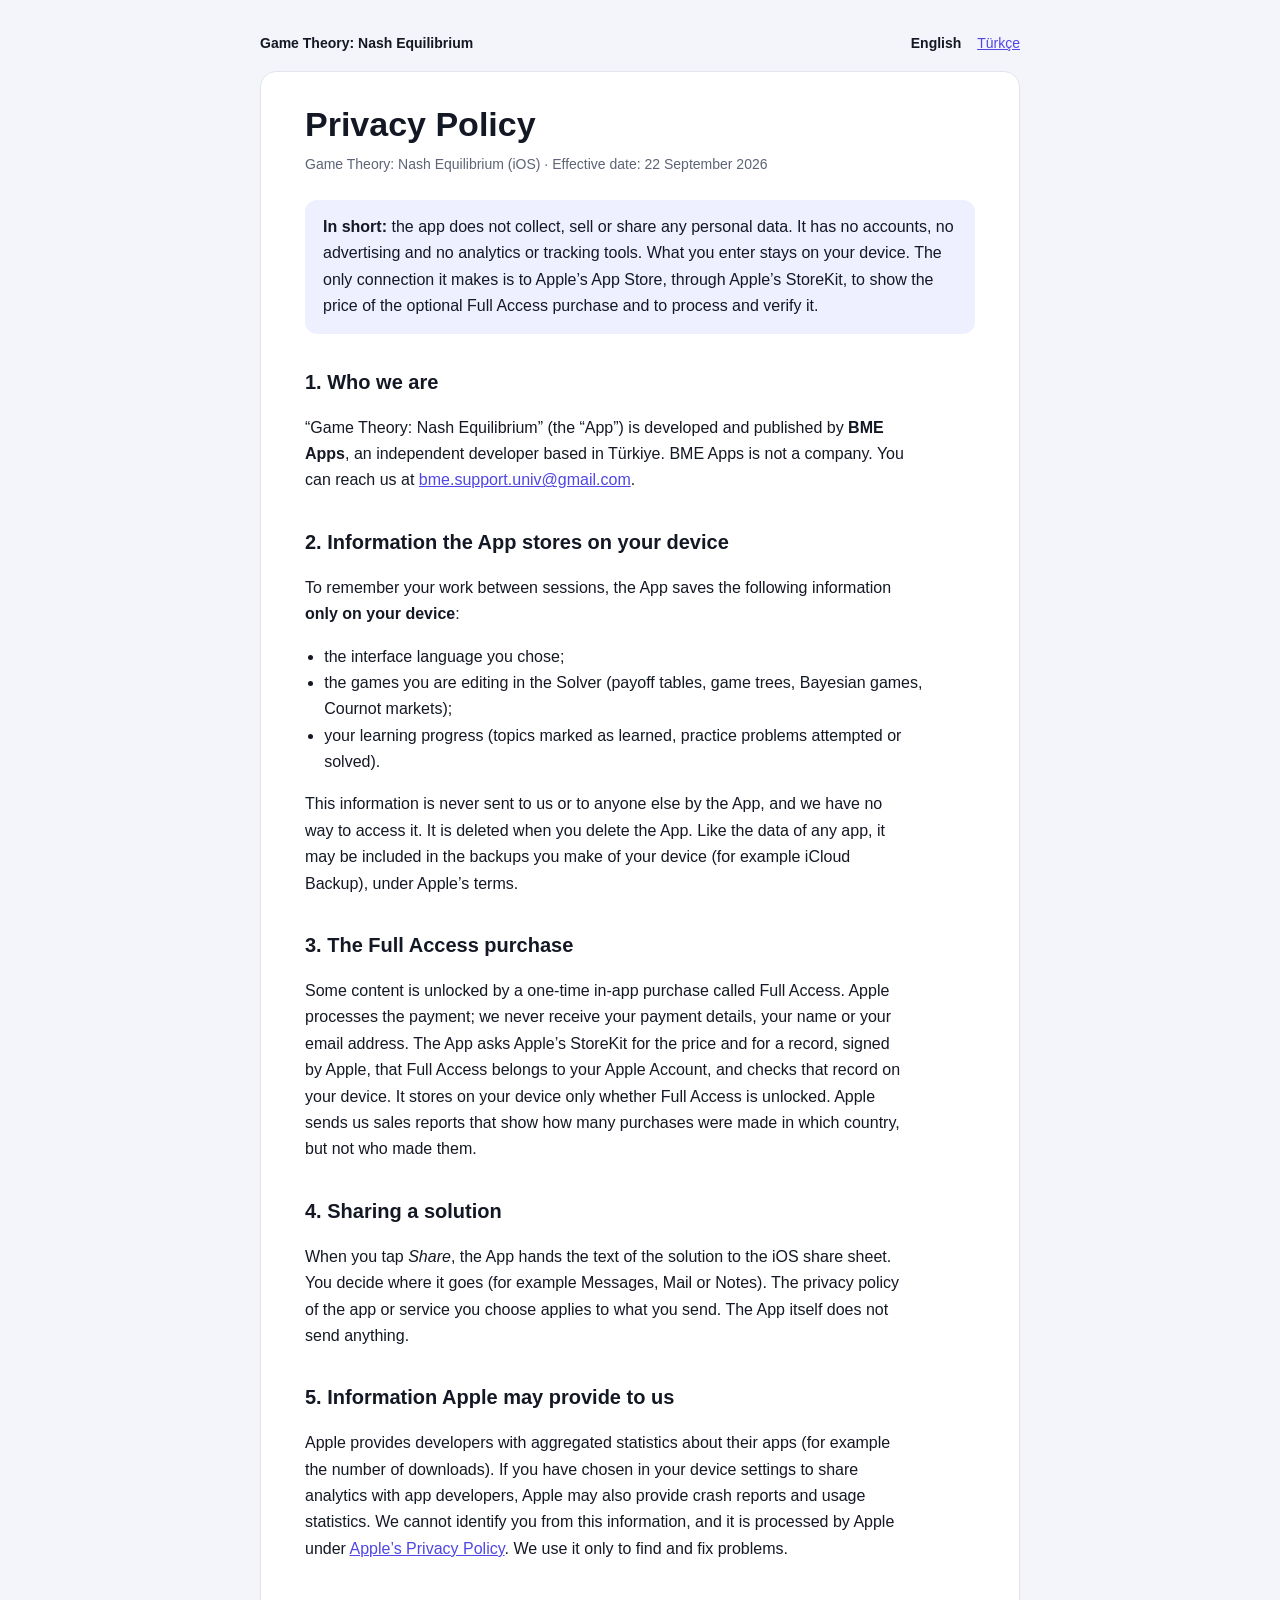
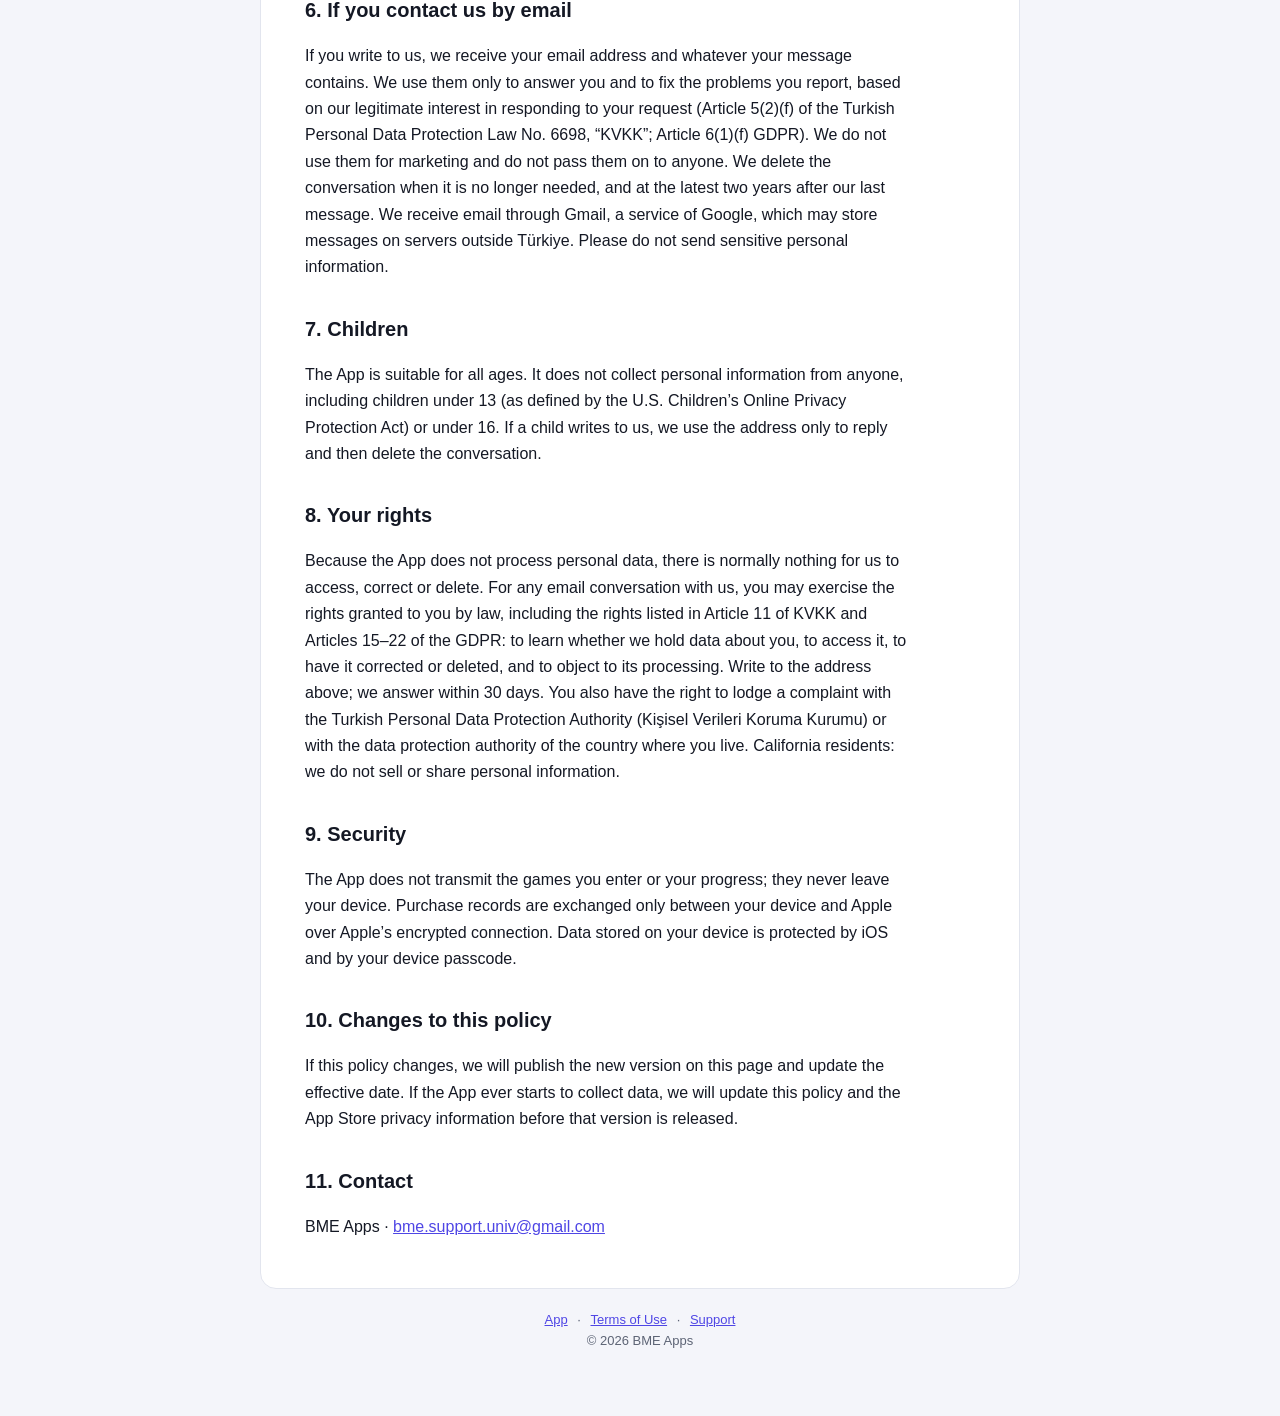
==== game-theory/privacy/index.html @ a678e671 "Game Theory: describe the Full Access in-app purchase (privacy, terms, support) Co-Authored-By: Clau" ====
<!doctype html>
<html lang="en">
<head>
<meta charset="utf-8">
<meta name="viewport" content="width=device-width, initial-scale=1">
<title>Privacy Policy — Game Theory: Nash Equilibrium</title>
<meta name="description" content="Privacy policy of the iOS app Game Theory: Nash Equilibrium by BME Apps. The app collects no personal data.">
<link rel="stylesheet" href="../../style.css">
</head>
<body>
<header class="top">
  <a class="brand" href="../">Game Theory: Nash Equilibrium</a>
  <nav class="lang"><strong>English</strong> <a href="tr/" hreflang="tr">Türkçe</a></nav>
</header>
<main>
<h1>Privacy Policy</h1>
<p class="meta">Game Theory: Nash Equilibrium (iOS) · Effective date: 22 September 2026</p>

<div class="summary">
<strong>In short:</strong> the app does not collect, sell or share any personal data. It has no accounts, no
advertising and no analytics or tracking tools. What you enter stays on your device. The only connection it
makes is to Apple’s App Store, through Apple’s StoreKit, to show the price of the optional Full Access purchase
and to process and verify it.
</div>

<h2>1. Who we are</h2>
<p>“Game Theory: Nash Equilibrium” (the “App”) is developed and published by <strong>BME Apps</strong>, an
independent developer based in Türkiye. BME Apps is not a company. You can reach us at
<a href="mailto:bme.support.univ@gmail.com">bme.support.univ@gmail.com</a>.</p>

<h2>2. Information the App stores on your device</h2>
<p>To remember your work between sessions, the App saves the following information <strong>only on your
device</strong>:</p>
<ul>
  <li>the interface language you chose;</li>
  <li>the games you are editing in the Solver (payoff tables, game trees, Bayesian games, Cournot markets);</li>
  <li>your learning progress (topics marked as learned, practice problems attempted or solved).</li>
</ul>
<p>This information is never sent to us or to anyone else by the App, and we have no way to access it. It is
deleted when you delete the App. Like the data of any app, it may be included in the backups you make of your
device (for example iCloud Backup), under Apple’s terms.</p>

<h2>3. The Full Access purchase</h2>
<p>Some content is unlocked by a one-time in-app purchase called Full Access. Apple processes the payment; we
never receive your payment details, your name or your email address. The App asks Apple’s StoreKit for the
price and for a record, signed by Apple, that Full Access belongs to your Apple Account, and checks that record
on your device. It stores on your device only whether Full Access is unlocked. Apple sends us sales reports
that show how many purchases were made in which country, but not who made them.</p>

<h2>4. Sharing a solution</h2>
<p>When you tap <em>Share</em>, the App hands the text of the solution to the iOS share sheet. You decide where
it goes (for example Messages, Mail or Notes). The privacy policy of the app or service you choose applies to
what you send. The App itself does not send anything.</p>

<h2>5. Information Apple may provide to us</h2>
<p>Apple provides developers with aggregated statistics about their apps (for example the number of downloads).
If you have chosen in your device settings to share analytics with app developers, Apple may also provide
crash reports and usage statistics. We cannot identify you from this information, and it is processed by Apple
under <a href="https://www.apple.com/legal/privacy/">Apple’s Privacy Policy</a>. We use it only to find and fix
problems.</p>

<h2>6. If you contact us by email</h2>
<p>If you write to us, we receive your email address and whatever your message contains. We use them only to
answer you and to fix the problems you report, based on our legitimate interest in responding to your request
(Article 5(2)(f) of the Turkish Personal Data Protection Law No. 6698, “KVKK”; Article 6(1)(f) GDPR). We do
not use them for marketing and do not pass them on to anyone. We delete the conversation when it is no longer
needed, and at the latest two years after our last message. We receive email through Gmail, a service of
Google, which may store messages on servers outside Türkiye. Please do not send sensitive personal
information.</p>

<h2>7. Children</h2>
<p>The App is suitable for all ages. It does not collect personal information from anyone, including children
under 13 (as defined by the U.S. Children’s Online Privacy Protection Act) or under 16. If a child writes to us,
we use the address only to reply and then delete the conversation.</p>

<h2>8. Your rights</h2>
<p>Because the App does not process personal data, there is normally nothing for us to access, correct or
delete. For any email conversation with us, you may exercise the rights granted to you by law, including the
rights listed in Article 11 of KVKK and Articles 15–22 of the GDPR: to learn whether we hold data about you, to
access it, to have it corrected or deleted, and to object to its processing. Write to the address above; we
answer within 30 days. You also have the right to lodge a complaint with the Turkish Personal Data Protection
Authority (Kişisel Verileri Koruma Kurumu) or with the data protection authority of the country where you live.
California residents: we do not sell or share personal information.</p>

<h2>9. Security</h2>
<p>The App does not transmit the games you enter or your progress; they never leave your device. Purchase
records are exchanged only between your device and Apple over Apple’s encrypted connection. Data stored on your
device is protected by iOS and by your device passcode.</p>

<h2>10. Changes to this policy</h2>
<p>If this policy changes, we will publish the new version on this page and update the effective date. If the
App ever starts to collect data, we will update this policy and the App Store privacy information before that
version is released.</p>

<h2>11. Contact</h2>
<p>BME Apps · <a href="mailto:bme.support.univ@gmail.com">bme.support.univ@gmail.com</a></p>
</main>
<footer>
  <a href="../">App</a> · <a href="../terms/">Terms of Use</a> · <a href="../support/">Support</a>
  <br>© 2026 BME Apps
</footer>
</body>
</html>
---- style.css ----
:root {
  --bg: #f4f5fa;
  --card: #ffffff;
  --text: #141824;
  --muted: #5d6475;
  --line: #e2e5ee;
  --accent: #4f46e5;
  --accent-soft: #eef0ff;
  color-scheme: light dark;
}
@media (prefers-color-scheme: dark) {
  :root {
    --bg: #0c0f16;
    --card: #161b25;
    --text: #e8eaf0;
    --muted: #9aa2b4;
    --line: #2a3242;
    --accent: #8b8cf8;
    --accent-soft: #23264a;
  }
}
* { box-sizing: border-box; }
body {
  margin: 0;
  background: var(--bg);
  color: var(--text);
  font: 16px/1.65 -apple-system, BlinkMacSystemFont, "Segoe UI", Roboto, "Helvetica Neue", Arial, sans-serif;
  padding: 32px 16px 64px;
}
main { max-width: 760px; margin: 0 auto; background: var(--card); border: 1px solid var(--line); border-radius: 16px; padding: 32px clamp(18px, 5vw, 44px); }
header.top { max-width: 760px; margin: 0 auto 16px; display: flex; justify-content: space-between; align-items: center; gap: 12px; flex-wrap: wrap; font-size: 14px; }
header.top a.brand { font-weight: 700; color: var(--text); text-decoration: none; }
nav.lang a, nav.pages a { margin-left: 12px; }
a { color: var(--accent); }
h1 { font-size: clamp(26px, 5vw, 34px); line-height: 1.2; margin: 0 0 8px; }
h2 { font-size: 20px; margin: 32px 0 8px; }
h3 { font-size: 17px; margin: 20px 0 6px; }
p, li { max-width: 68ch; }
.meta { color: var(--muted); font-size: 14px; margin: 0 0 24px; }
.summary { background: var(--accent-soft); border-radius: 12px; padding: 14px 18px; margin: 20px 0; }
ul { padding-left: 1.2em; }
footer { max-width: 760px; margin: 20px auto 0; color: var(--muted); font-size: 13px; text-align: center; }
footer a { margin: 0 6px; }
.apps { display: grid; gap: 12px; }
.app { border: 1px solid var(--line); border-radius: 12px; padding: 16px; }
code { font-family: ui-monospace, SFMono-Regular, Menlo, monospace; font-size: 0.92em; }
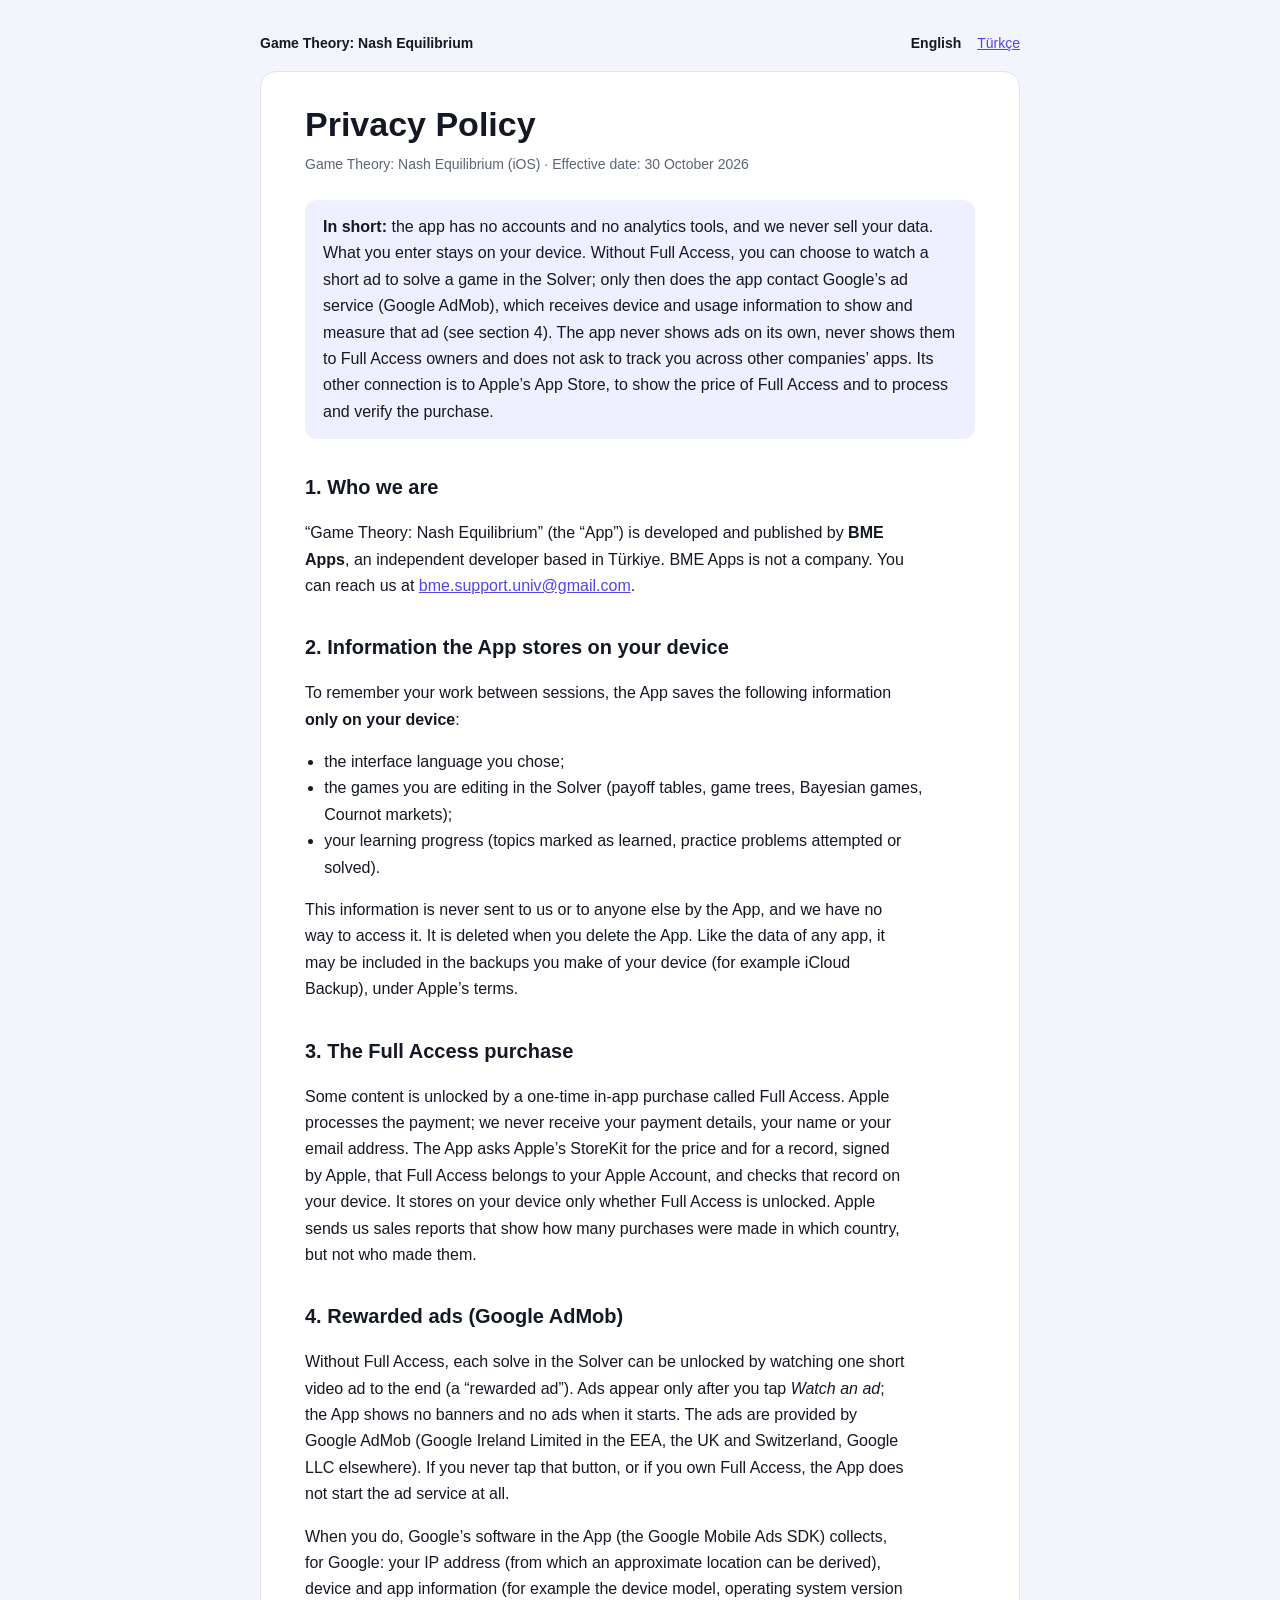
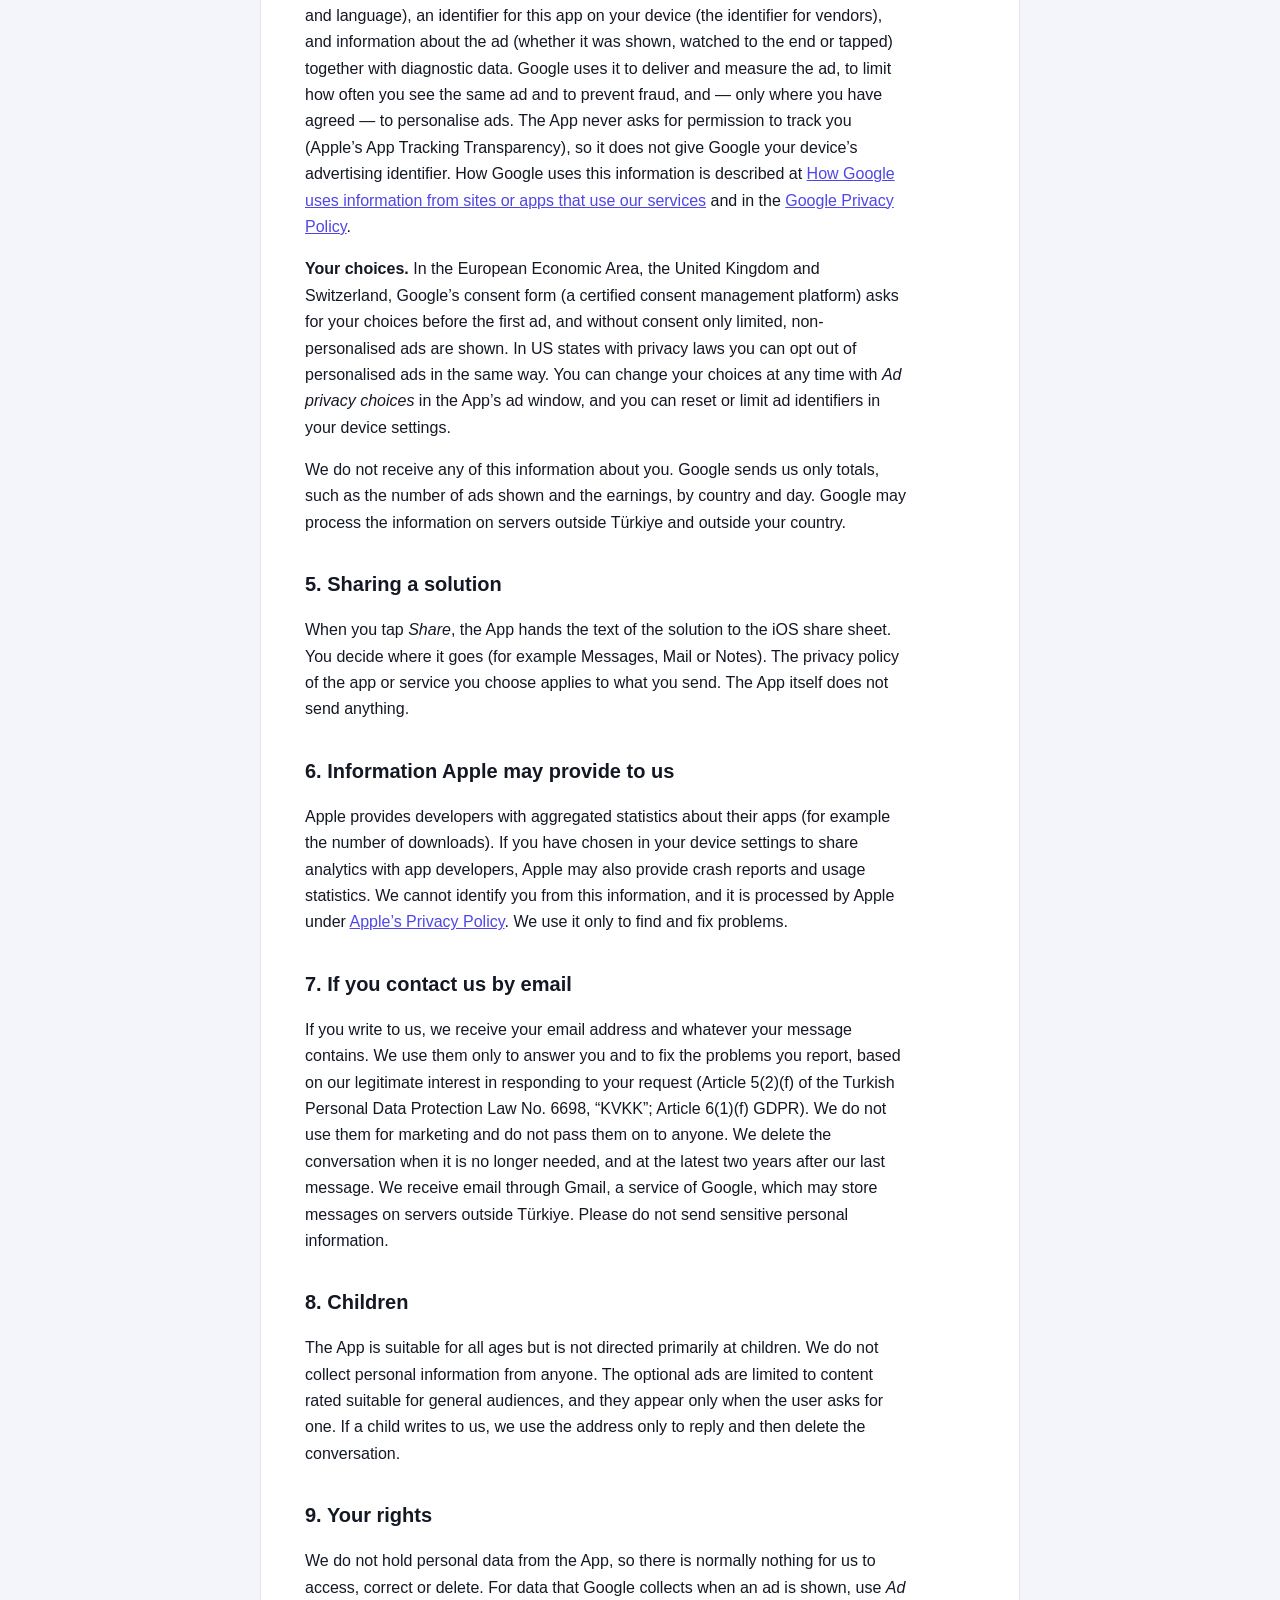
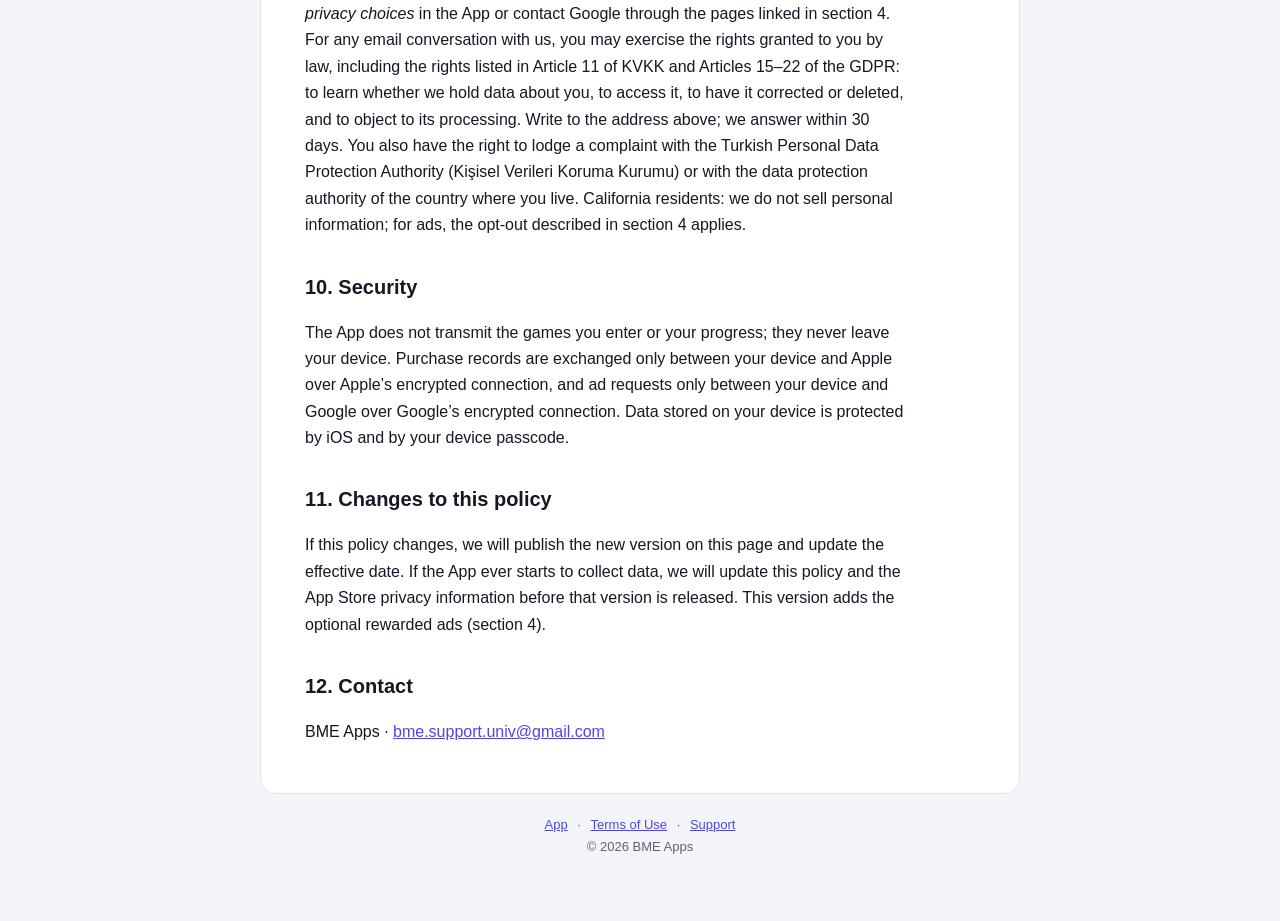
==== commit 93b07b5b: "Game Theory 1.2: describe the optional rewarded ads (privacy EN/TR, app page) Co-Authored-By: Claude" ====
--- a/game-theory/privacy/index.html
+++ b/game-theory/privacy/index.html
@@ -4,7 +4,7 @@
 <meta charset="utf-8">
 <meta name="viewport" content="width=device-width, initial-scale=1">
 <title>Privacy Policy — Game Theory: Nash Equilibrium</title>
-<meta name="description" content="Privacy policy of the iOS app Game Theory: Nash Equilibrium by BME Apps. The app collects no personal data.">
+<meta name="description" content="Privacy policy of the iOS app Game Theory: Nash Equilibrium by BME Apps: what stays on your device, the Full Access purchase and the optional rewarded ads.">
 <link rel="stylesheet" href="../../style.css">
 </head>
 <body>
@@ -14,13 +14,15 @@
 </header>
 <main>
 <h1>Privacy Policy</h1>
-<p class="meta">Game Theory: Nash Equilibrium (iOS) · Effective date: 22 September 2026</p>
+<p class="meta">Game Theory: Nash Equilibrium (iOS) · Effective date: 30 October 2026</p>
 
 <div class="summary">
-<strong>In short:</strong> the app does not collect, sell or share any personal data. It has no accounts, no
-advertising and no analytics or tracking tools. What you enter stays on your device. The only connection it
-makes is to Apple’s App Store, through Apple’s StoreKit, to show the price of the optional Full Access purchase
-and to process and verify it.
+<strong>In short:</strong> the app has no accounts and no analytics tools, and we never sell your data. What
+you enter stays on your device. Without Full Access, you can choose to watch a short ad to solve a game in the
+Solver; only then does the app contact Google’s ad service (Google AdMob), which receives device and usage
+information to show and measure that ad (see section 4). The app never shows ads on its own, never shows them to
+Full Access owners and does not ask to track you across other companies’ apps. Its other connection is to
+Apple’s App Store, to show the price of Full Access and to process and verify the purchase.
 </div>
 
 <h2>1. Who we are</h2>
@@ -47,19 +49,44 @@
 on your device. It stores on your device only whether Full Access is unlocked. Apple sends us sales reports
 that show how many purchases were made in which country, but not who made them.</p>
 
-<h2>4. Sharing a solution</h2>
+<h2>4. Rewarded ads (Google AdMob)</h2>
+<p>Without Full Access, each solve in the Solver can be unlocked by watching one short video ad to the end
+(a “rewarded ad”). Ads appear only after you tap <em>Watch an ad</em>; the App shows no banners and no ads
+when it starts. The ads are provided by Google AdMob (Google Ireland Limited in the EEA, the UK and Switzerland,
+Google LLC elsewhere). If you never tap that button, or if you own Full Access, the App does not start the ad
+service at all.</p>
+<p>When you do, Google’s software in the App (the Google Mobile Ads SDK) collects, for Google: your IP
+address (from which an approximate location can be derived), device and app information (for example the
+device model, operating system version and language), an identifier for this app on your device (the
+identifier for vendors), and information about the ad (whether it was shown, watched to the end or tapped)
+together with diagnostic data. Google uses it to deliver and measure the ad, to limit how often you see the same
+ad and to prevent fraud, and — only where you have agreed — to personalise ads. The App never asks for permission
+to track you (Apple’s App Tracking Transparency), so it does not give Google your device’s advertising
+identifier. How Google uses this information is described at
+<a href="https://policies.google.com/technologies/partner-sites">How Google uses information from sites or apps
+that use our services</a> and in the <a href="https://policies.google.com/privacy">Google Privacy Policy</a>.</p>
+<p><strong>Your choices.</strong> In the European Economic Area, the United Kingdom and Switzerland, Google’s
+consent form (a certified consent management platform) asks for your choices before the first ad, and without
+consent only limited, non-personalised ads are shown. In US states with privacy laws you can opt out of
+personalised ads in the same way. You can change your choices at any time with <em>Ad privacy choices</em> in
+the App’s ad window, and you can reset or limit ad identifiers in your device settings.</p>
+<p>We do not receive any of this information about you. Google sends us only totals, such as the number of ads
+shown and the earnings, by country and day. Google may process the information on servers outside Türkiye and
+outside your country.</p>
+
+<h2>5. Sharing a solution</h2>
 <p>When you tap <em>Share</em>, the App hands the text of the solution to the iOS share sheet. You decide where
 it goes (for example Messages, Mail or Notes). The privacy policy of the app or service you choose applies to
 what you send. The App itself does not send anything.</p>
 
-<h2>5. Information Apple may provide to us</h2>
+<h2>6. Information Apple may provide to us</h2>
 <p>Apple provides developers with aggregated statistics about their apps (for example the number of downloads).
 If you have chosen in your device settings to share analytics with app developers, Apple may also provide
 crash reports and usage statistics. We cannot identify you from this information, and it is processed by Apple
 under <a href="https://www.apple.com/legal/privacy/">Apple’s Privacy Policy</a>. We use it only to find and fix
 problems.</p>
 
-<h2>6. If you contact us by email</h2>
+<h2>7. If you contact us by email</h2>
 <p>If you write to us, we receive your email address and whatever your message contains. We use them only to
 answer you and to fix the problems you report, based on our legitimate interest in responding to your request
 (Article 5(2)(f) of the Turkish Personal Data Protection Law No. 6698, “KVKK”; Article 6(1)(f) GDPR). We do
@@ -68,31 +95,35 @@
 Google, which may store messages on servers outside Türkiye. Please do not send sensitive personal
 information.</p>
 
-<h2>7. Children</h2>
-<p>The App is suitable for all ages. It does not collect personal information from anyone, including children
-under 13 (as defined by the U.S. Children’s Online Privacy Protection Act) or under 16. If a child writes to us,
-we use the address only to reply and then delete the conversation.</p>
+<h2>8. Children</h2>
+<p>The App is suitable for all ages but is not directed primarily at children. We do not collect personal
+information from anyone. The optional ads are limited to content rated suitable for general audiences, and they
+appear only when the user asks for one. If a child writes to us, we use the address only to reply and then delete
+the conversation.</p>
 
-<h2>8. Your rights</h2>
-<p>Because the App does not process personal data, there is normally nothing for us to access, correct or
-delete. For any email conversation with us, you may exercise the rights granted to you by law, including the
+<h2>9. Your rights</h2>
+<p>We do not hold personal data from the App, so there is normally nothing for us to access, correct or
+delete. For data that Google collects when an ad is shown, use <em>Ad privacy choices</em> in the App or contact
+Google through the pages linked in section 4. For any email conversation with us, you may exercise the rights granted to you by law, including the
 rights listed in Article 11 of KVKK and Articles 15–22 of the GDPR: to learn whether we hold data about you, to
 access it, to have it corrected or deleted, and to object to its processing. Write to the address above; we
 answer within 30 days. You also have the right to lodge a complaint with the Turkish Personal Data Protection
 Authority (Kişisel Verileri Koruma Kurumu) or with the data protection authority of the country where you live.
-California residents: we do not sell or share personal information.</p>
+California residents: we do not sell personal information; for ads, the opt-out described in section 4
+applies.</p>
 
-<h2>9. Security</h2>
+<h2>10. Security</h2>
 <p>The App does not transmit the games you enter or your progress; they never leave your device. Purchase
-records are exchanged only between your device and Apple over Apple’s encrypted connection. Data stored on your
+records are exchanged only between your device and Apple over Apple’s encrypted connection, and ad requests only
+between your device and Google over Google’s encrypted connection. Data stored on your
 device is protected by iOS and by your device passcode.</p>
 
-<h2>10. Changes to this policy</h2>
+<h2>11. Changes to this policy</h2>
 <p>If this policy changes, we will publish the new version on this page and update the effective date. If the
 App ever starts to collect data, we will update this policy and the App Store privacy information before that
-version is released.</p>
+version is released. This version adds the optional rewarded ads (section 4).</p>
 
-<h2>11. Contact</h2>
+<h2>12. Contact</h2>
 <p>BME Apps · <a href="mailto:bme.support.univ@gmail.com">bme.support.univ@gmail.com</a></p>
 </main>
 <footer>
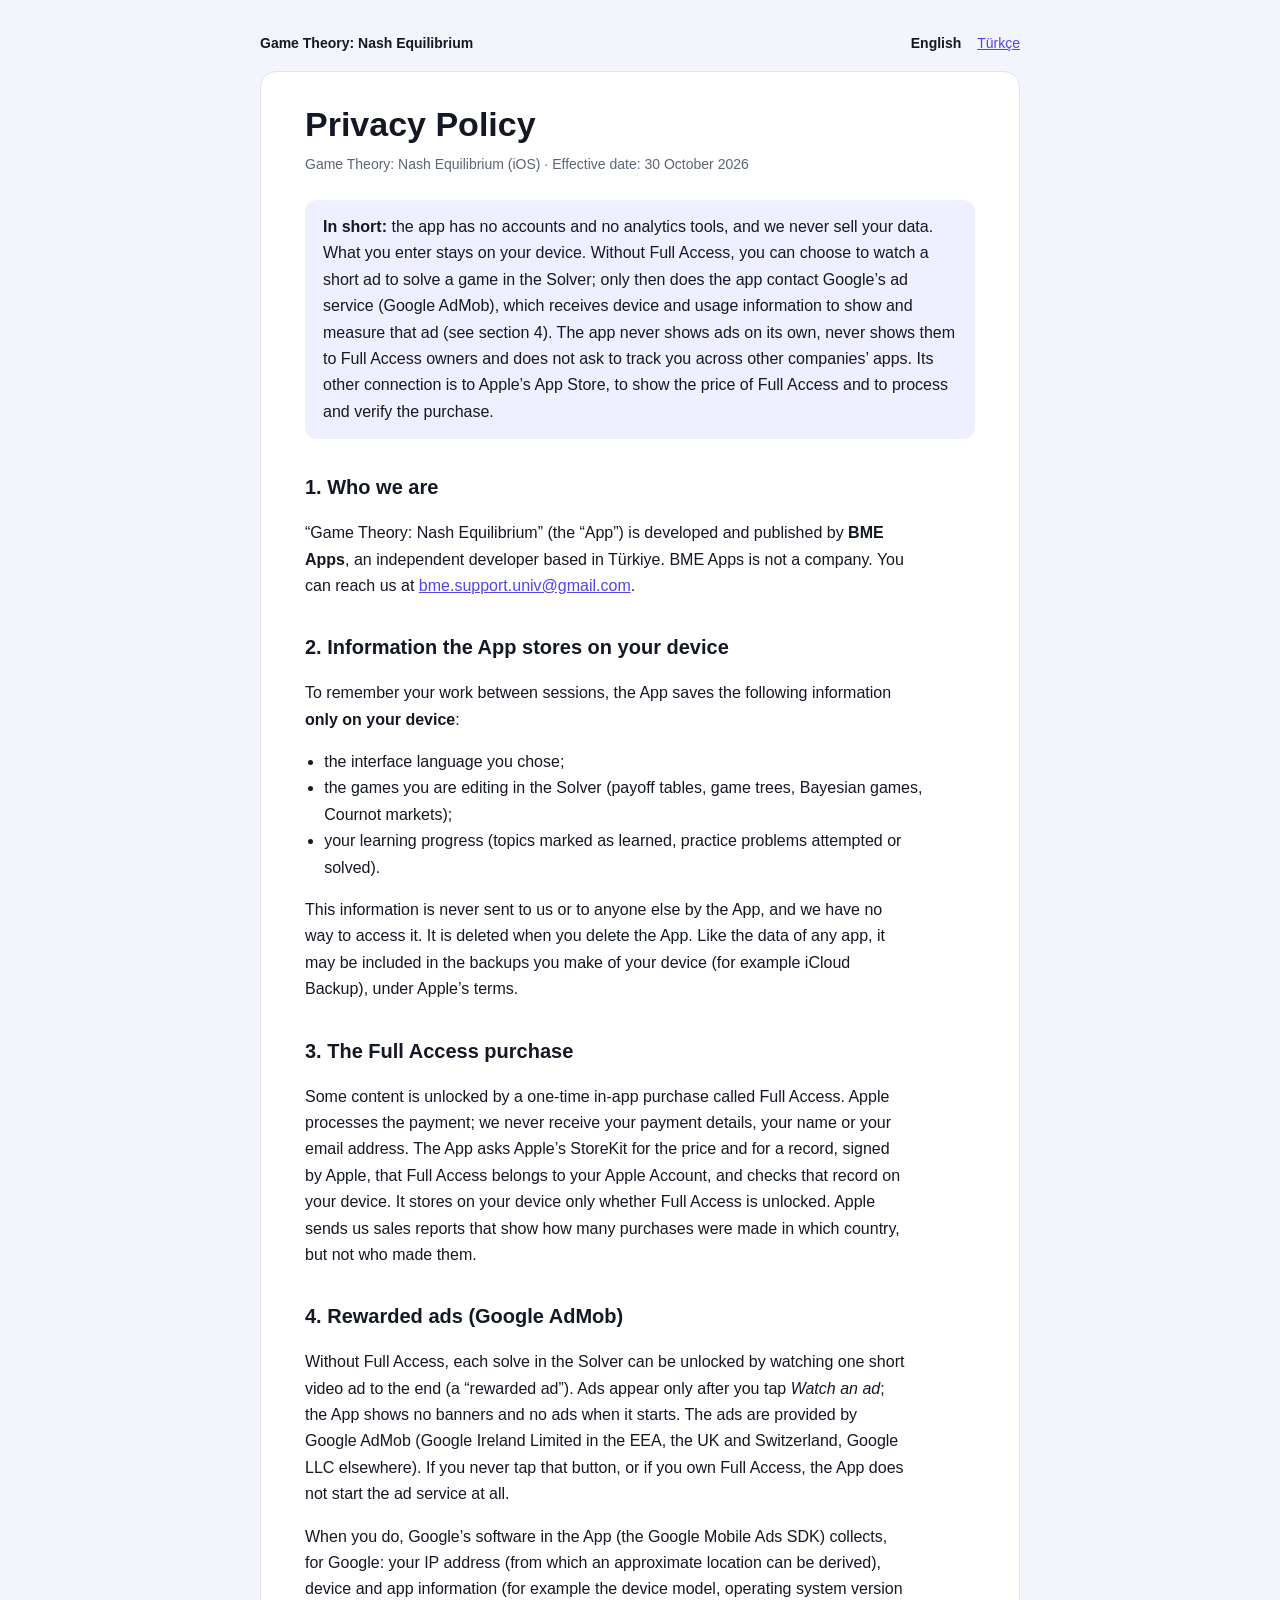
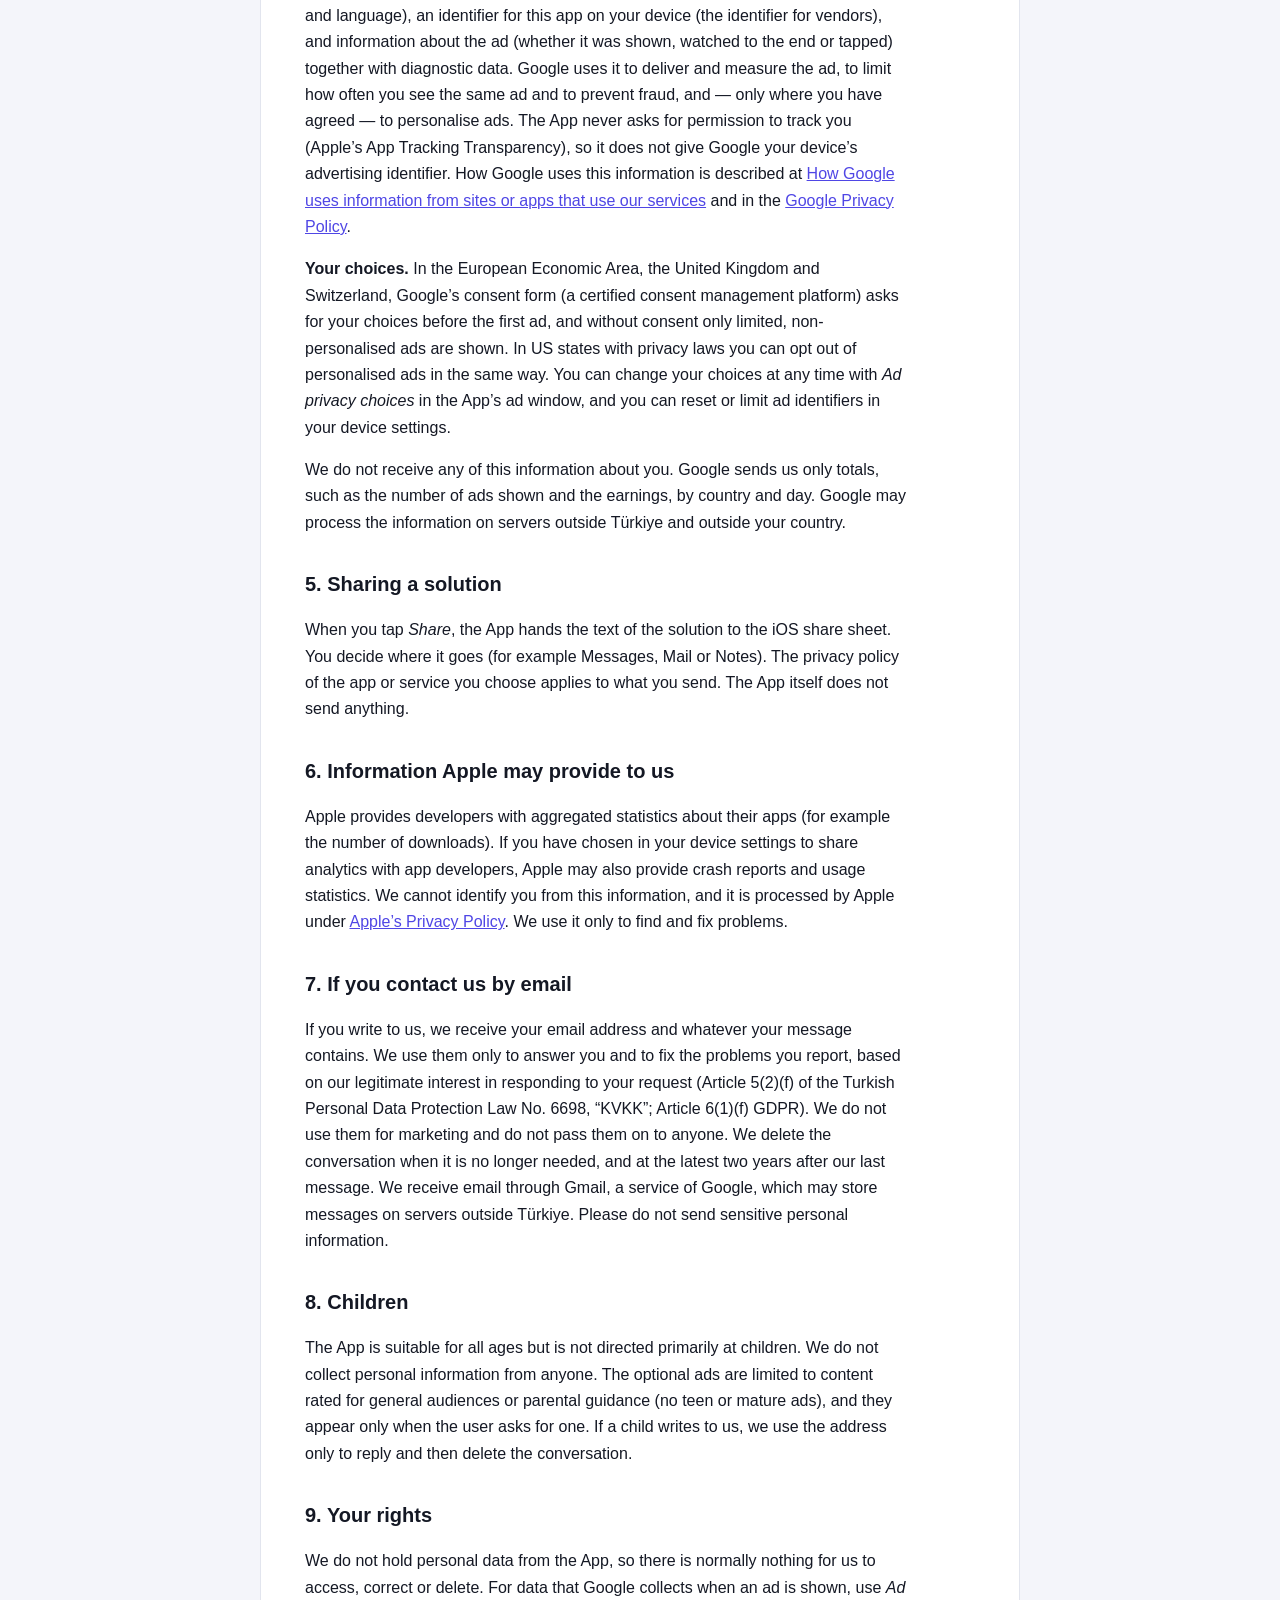
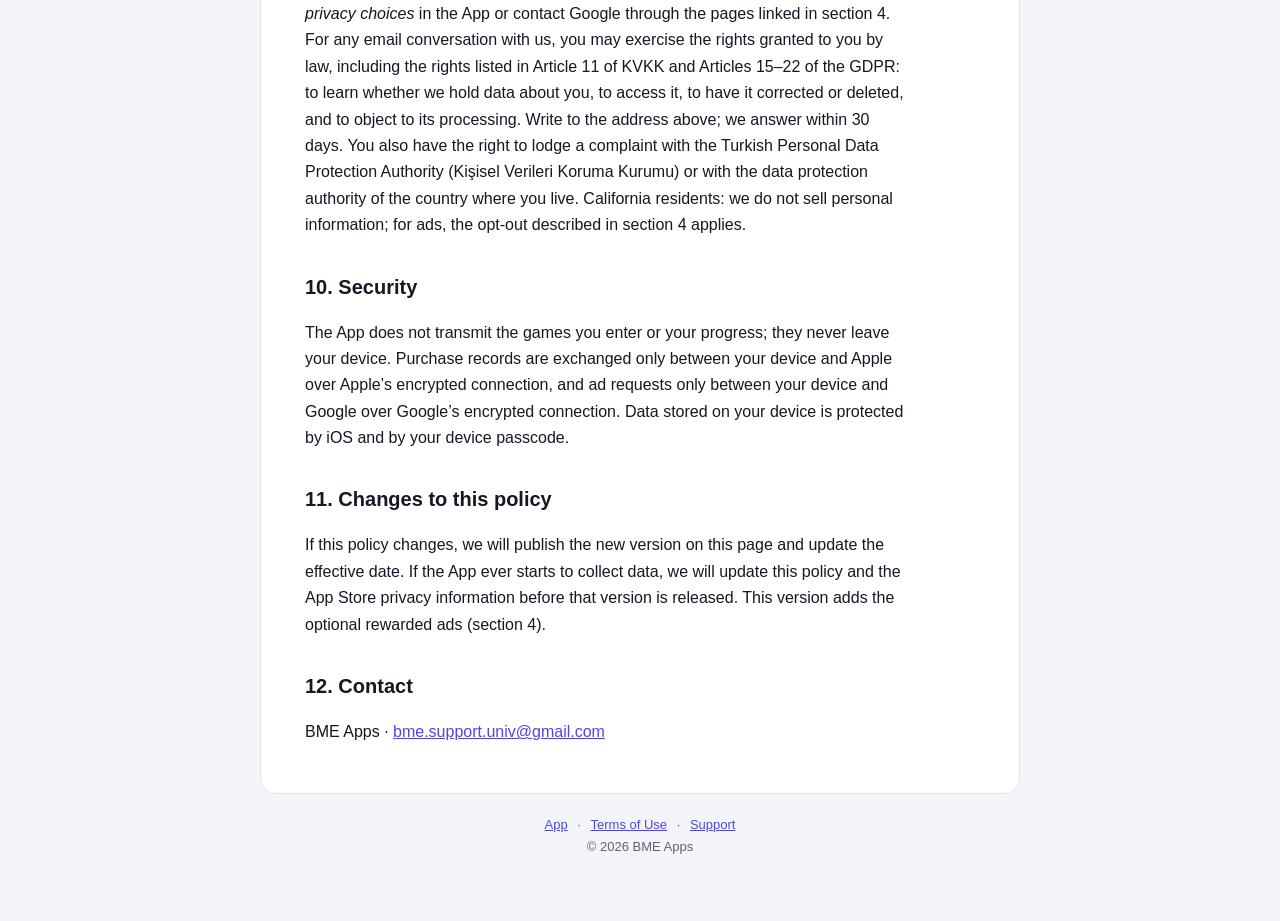
==== commit 6dd15567: "Game Theory: ads are limited to G and PG content Co-Authored-By: Claude Opus 5.5 <noreply@anthropic." ====
--- a/game-theory/privacy/index.html
+++ b/game-theory/privacy/index.html
@@ -97,8 +97,8 @@
 
 <h2>8. Children</h2>
 <p>The App is suitable for all ages but is not directed primarily at children. We do not collect personal
-information from anyone. The optional ads are limited to content rated suitable for general audiences, and they
-appear only when the user asks for one. If a child writes to us, we use the address only to reply and then delete
+information from anyone. The optional ads are limited to content rated for general audiences or parental
+guidance (no teen or mature ads), and they appear only when the user asks for one. If a child writes to us, we use the address only to reply and then delete
 the conversation.</p>
 
 <h2>9. Your rights</h2>
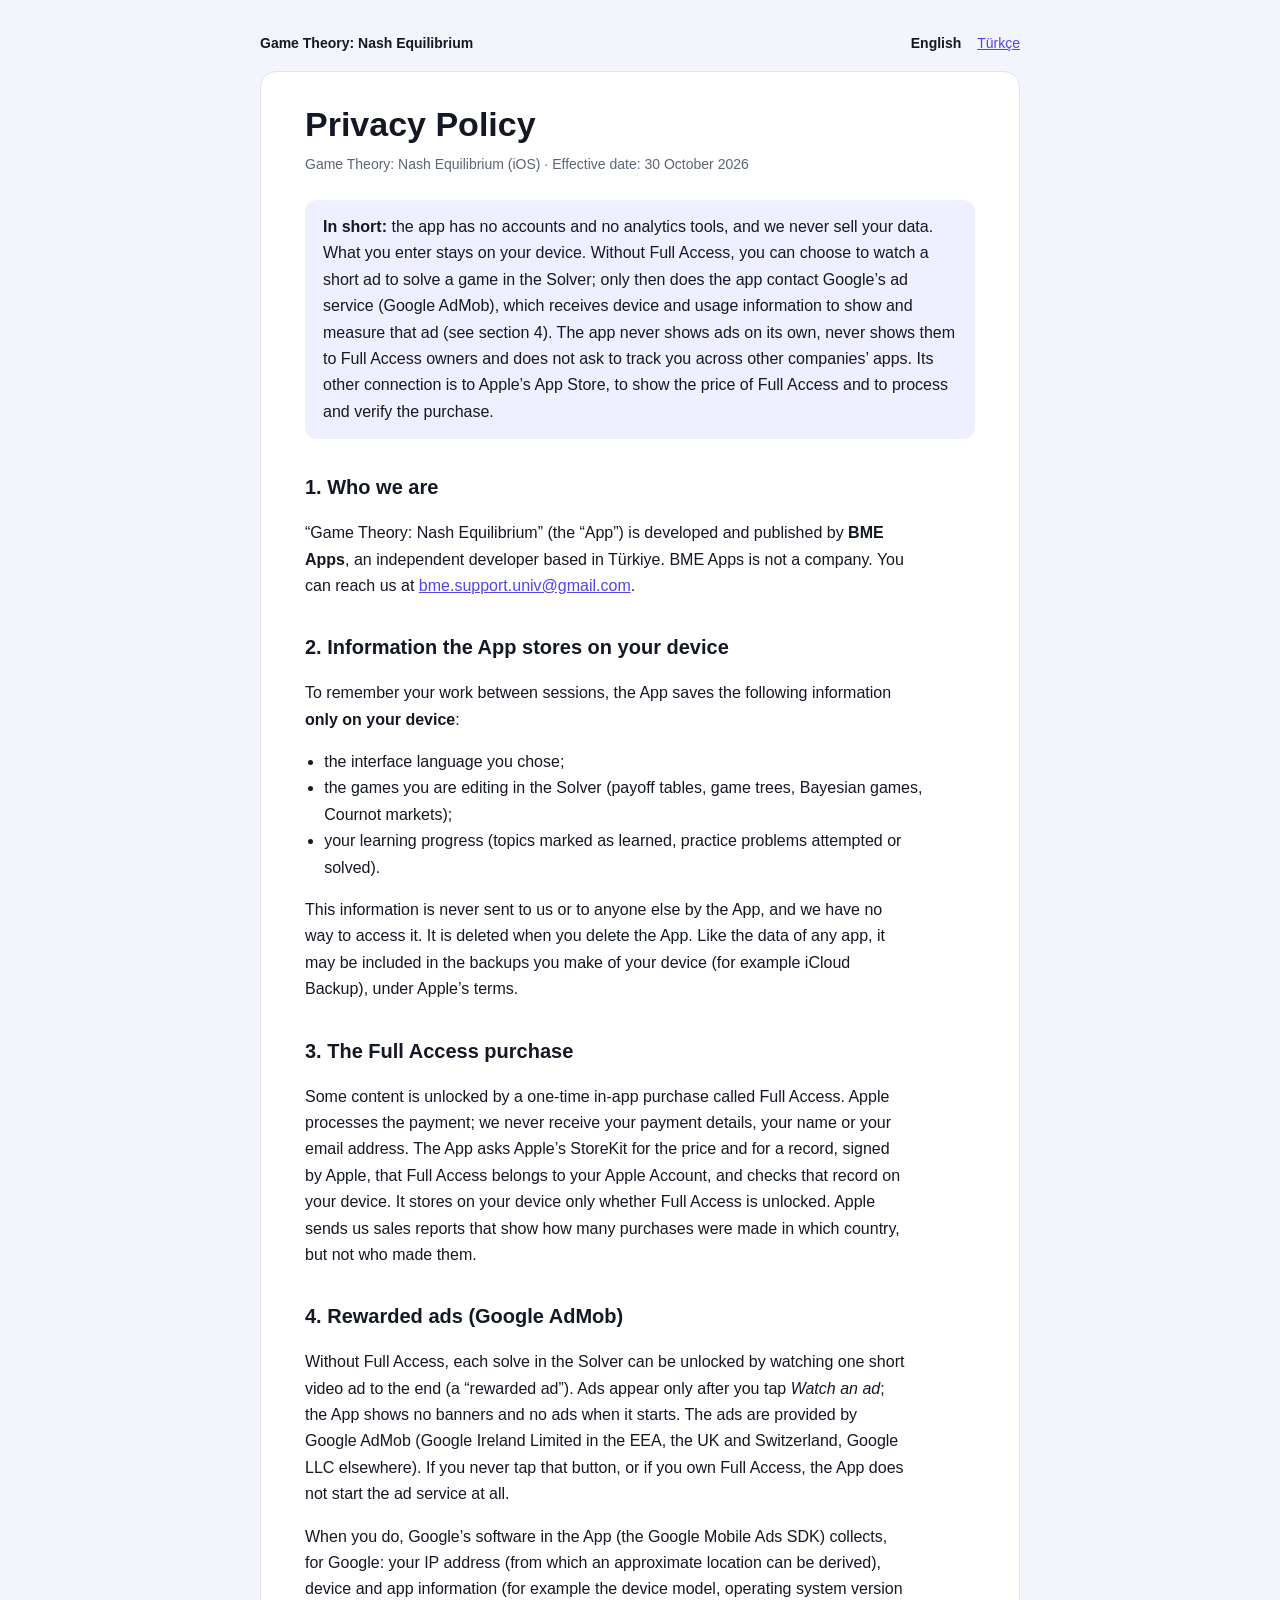
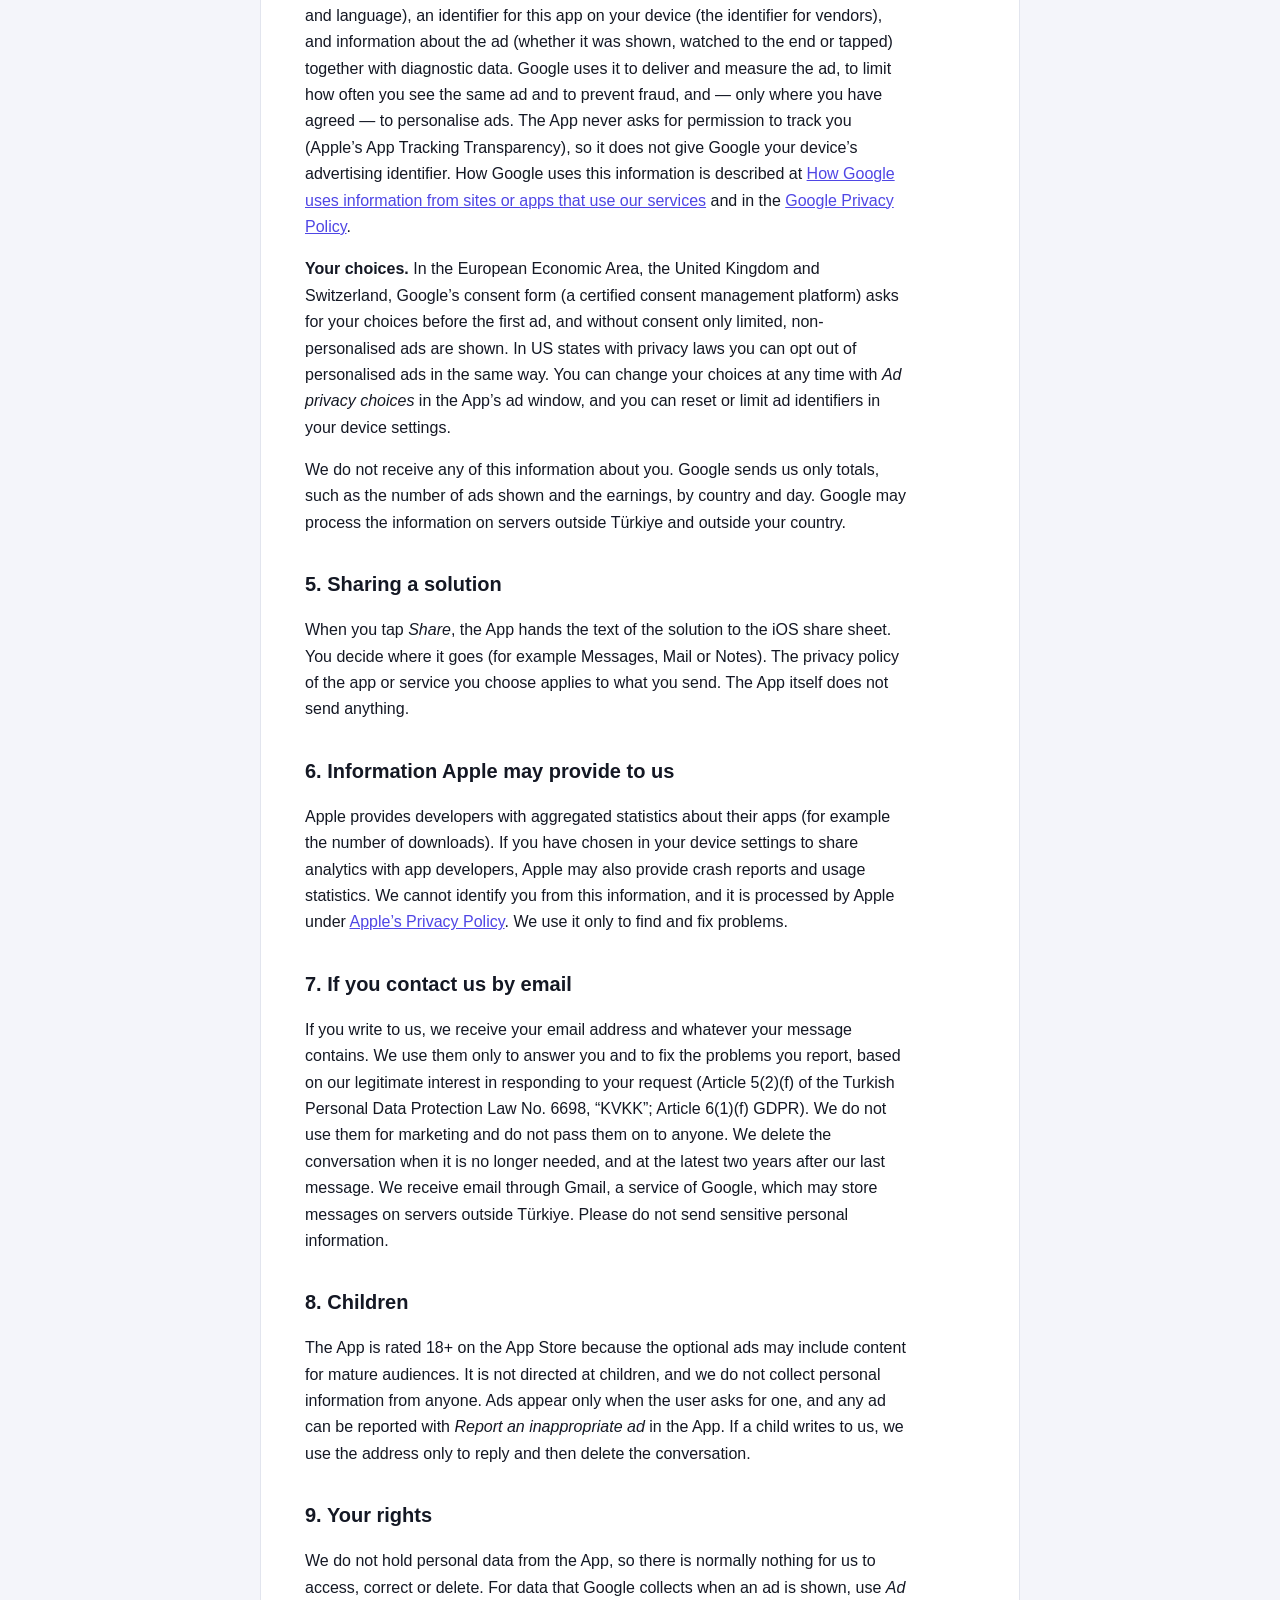
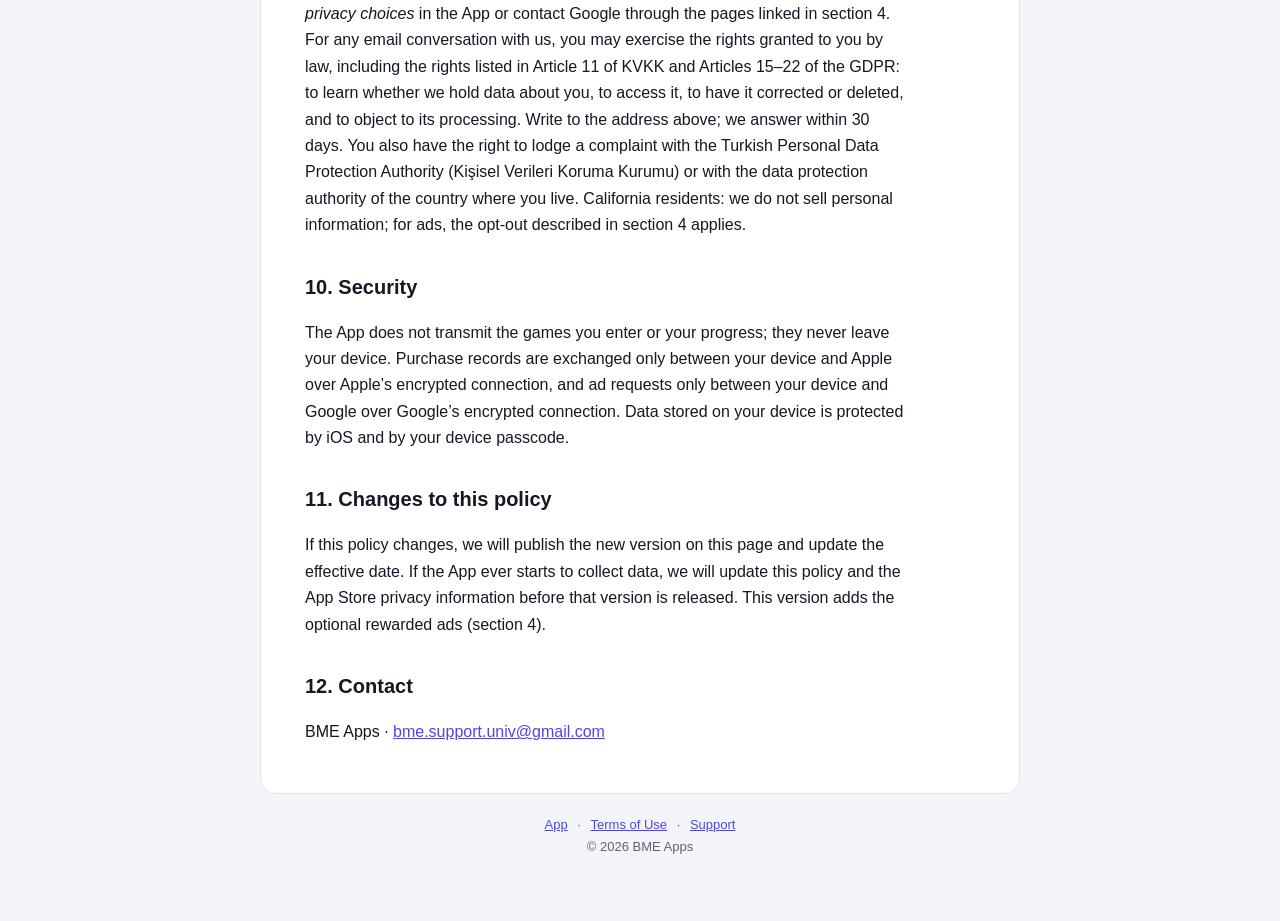
==== commit ec9a2f82: "Game Theory 1.2: rated 18+ for mature ads; ads can be reported Co-Authored-By: Claude Opus 5.5 <nore" ====
--- a/game-theory/privacy/index.html
+++ b/game-theory/privacy/index.html
@@ -96,10 +96,10 @@
 information.</p>
 
 <h2>8. Children</h2>
-<p>The App is suitable for all ages but is not directed primarily at children. We do not collect personal
-information from anyone. The optional ads are limited to content rated for general audiences or parental
-guidance (no teen or mature ads), and they appear only when the user asks for one. If a child writes to us, we use the address only to reply and then delete
-the conversation.</p>
+<p>The App is rated 18+ on the App Store because the optional ads may include content for mature audiences.
+It is not directed at children, and we do not collect personal information from anyone. Ads appear only when
+the user asks for one, and any ad can be reported with <em>Report an inappropriate ad</em> in the App. If a
+child writes to us, we use the address only to reply and then delete the conversation.</p>
 
 <h2>9. Your rights</h2>
 <p>We do not hold personal data from the App, so there is normally nothing for us to access, correct or
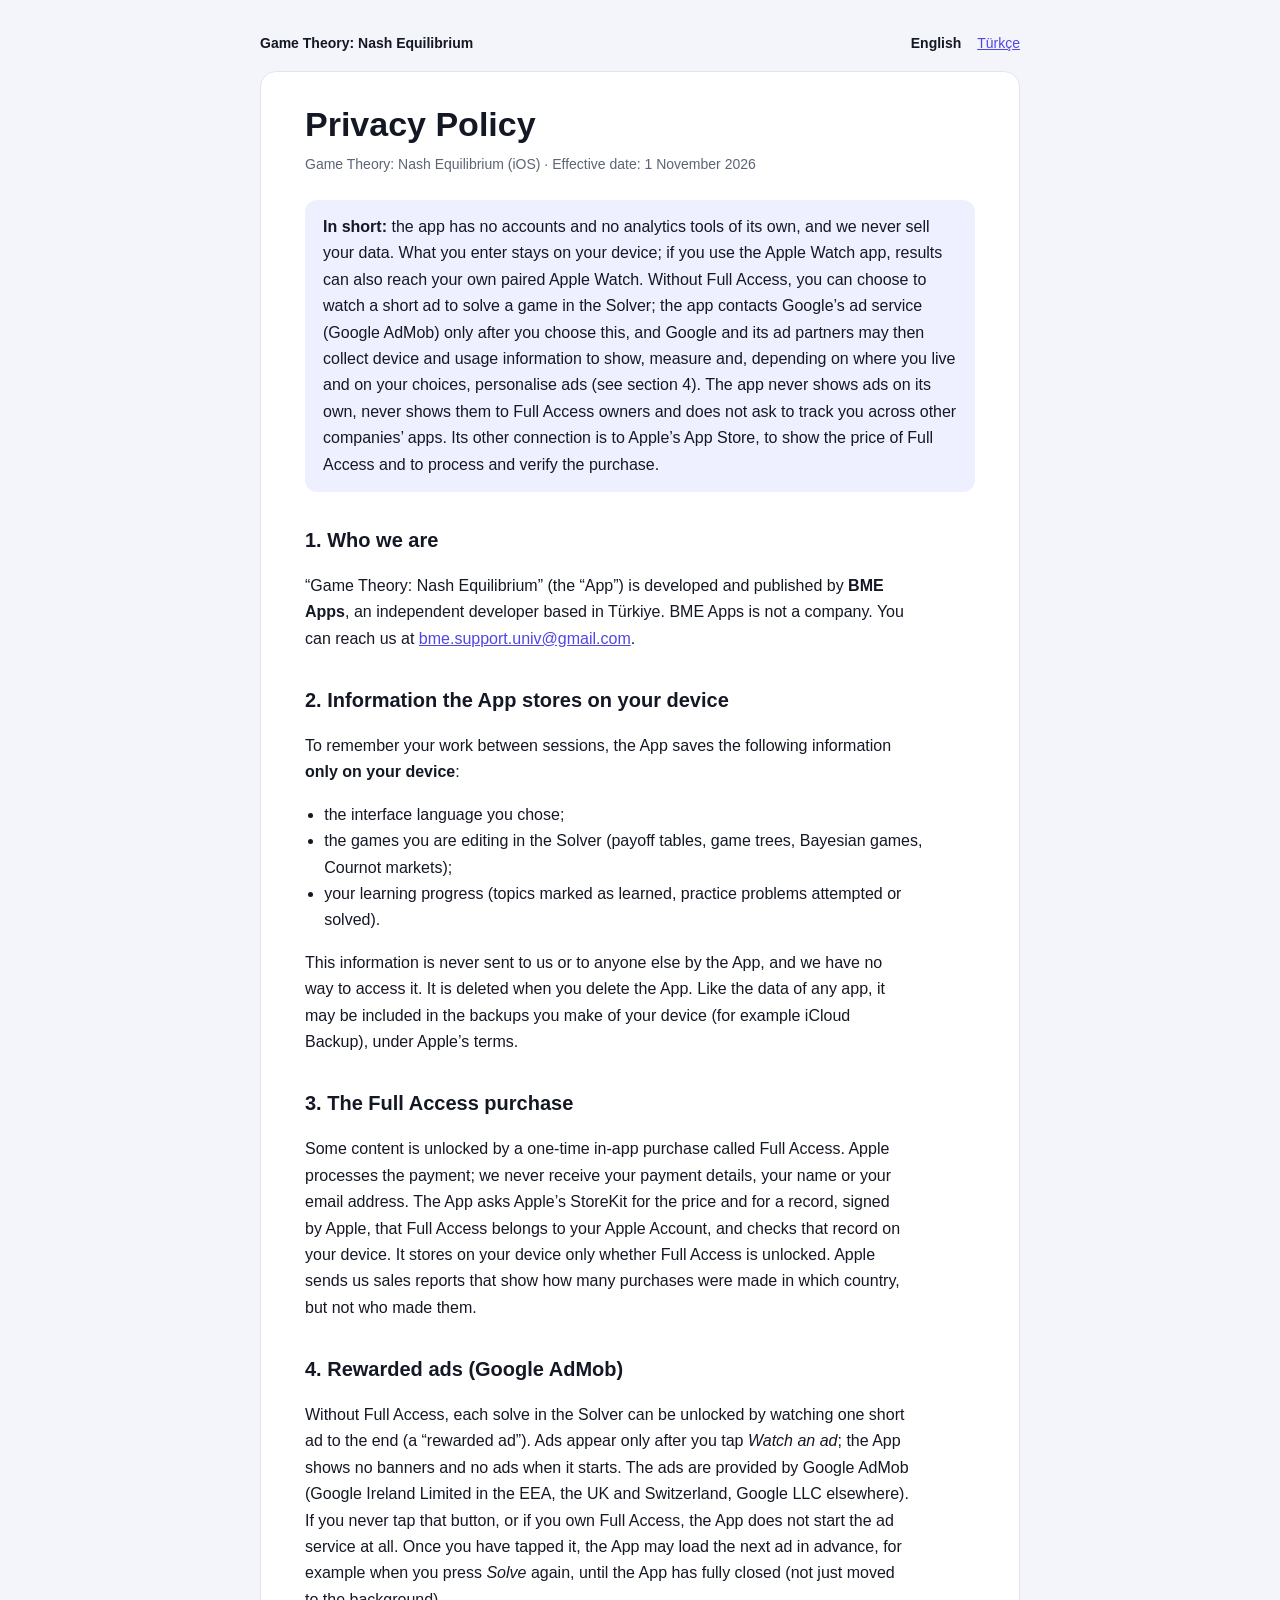
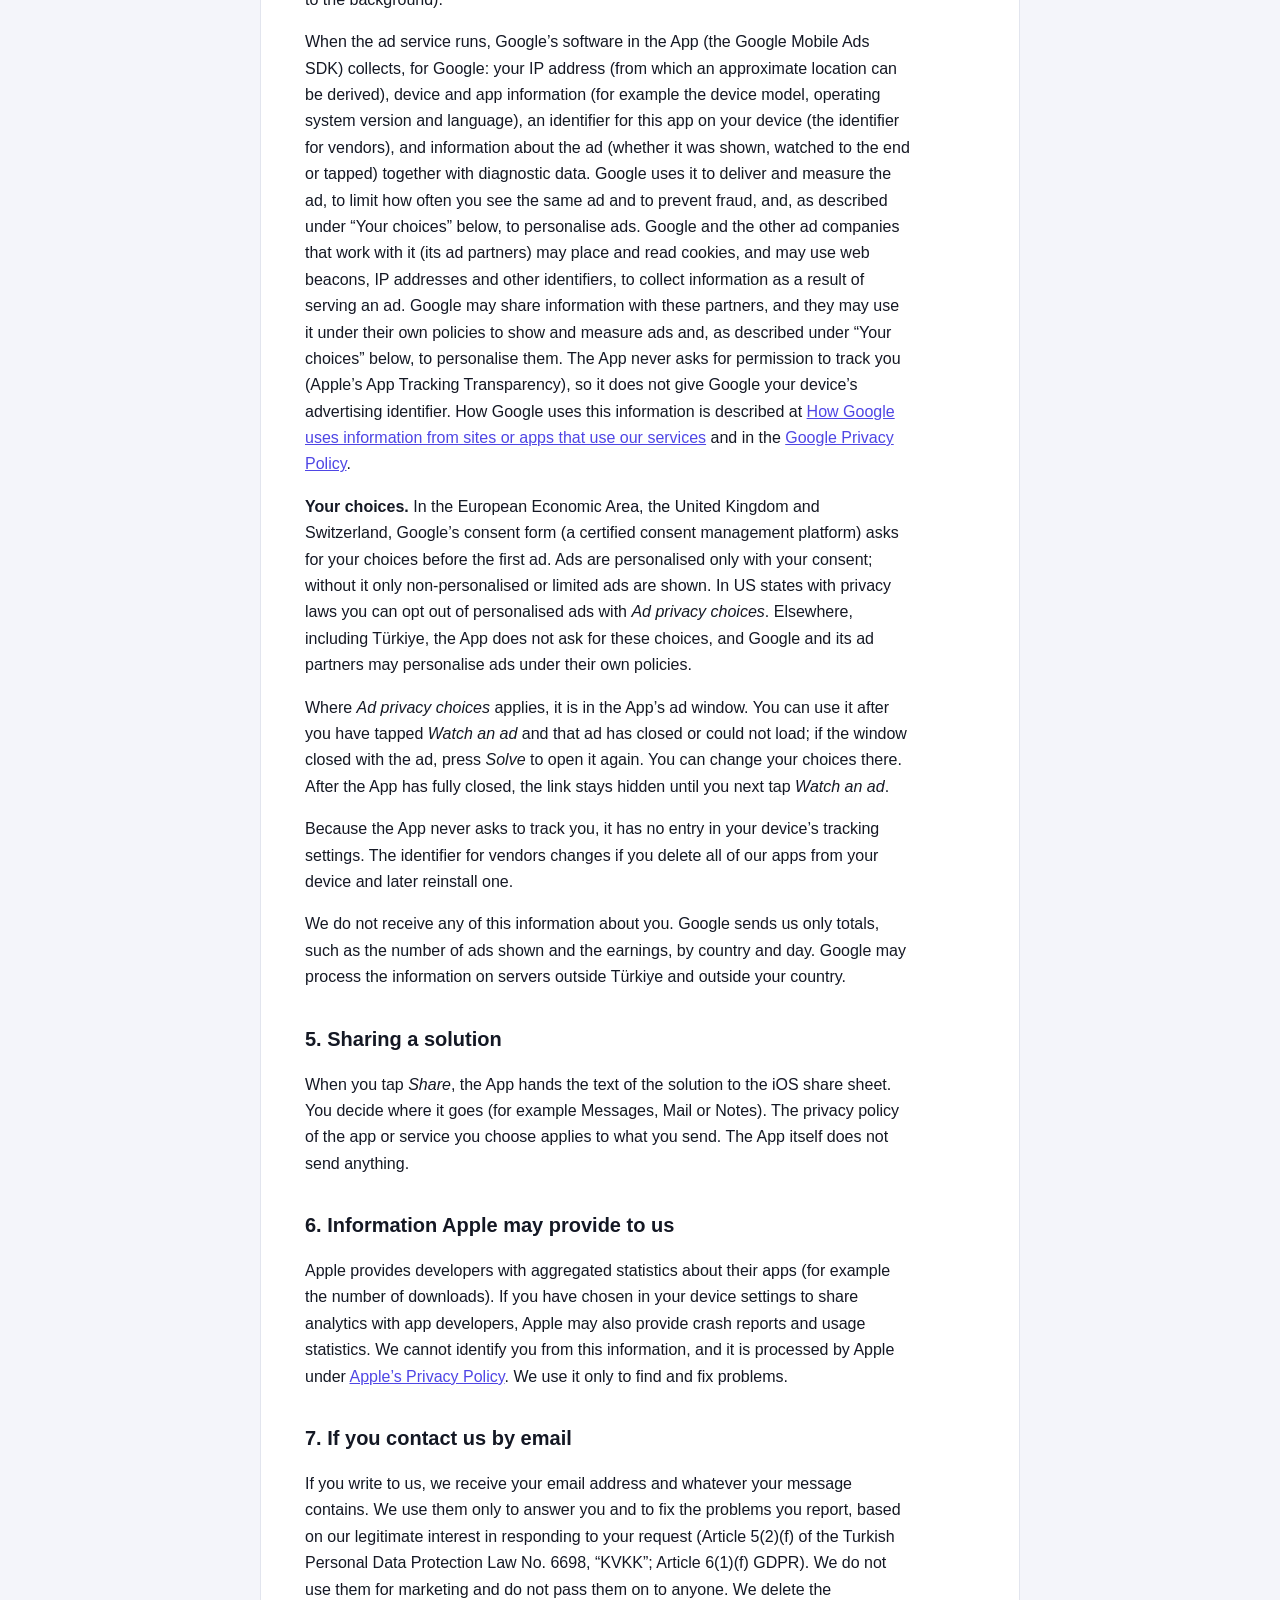
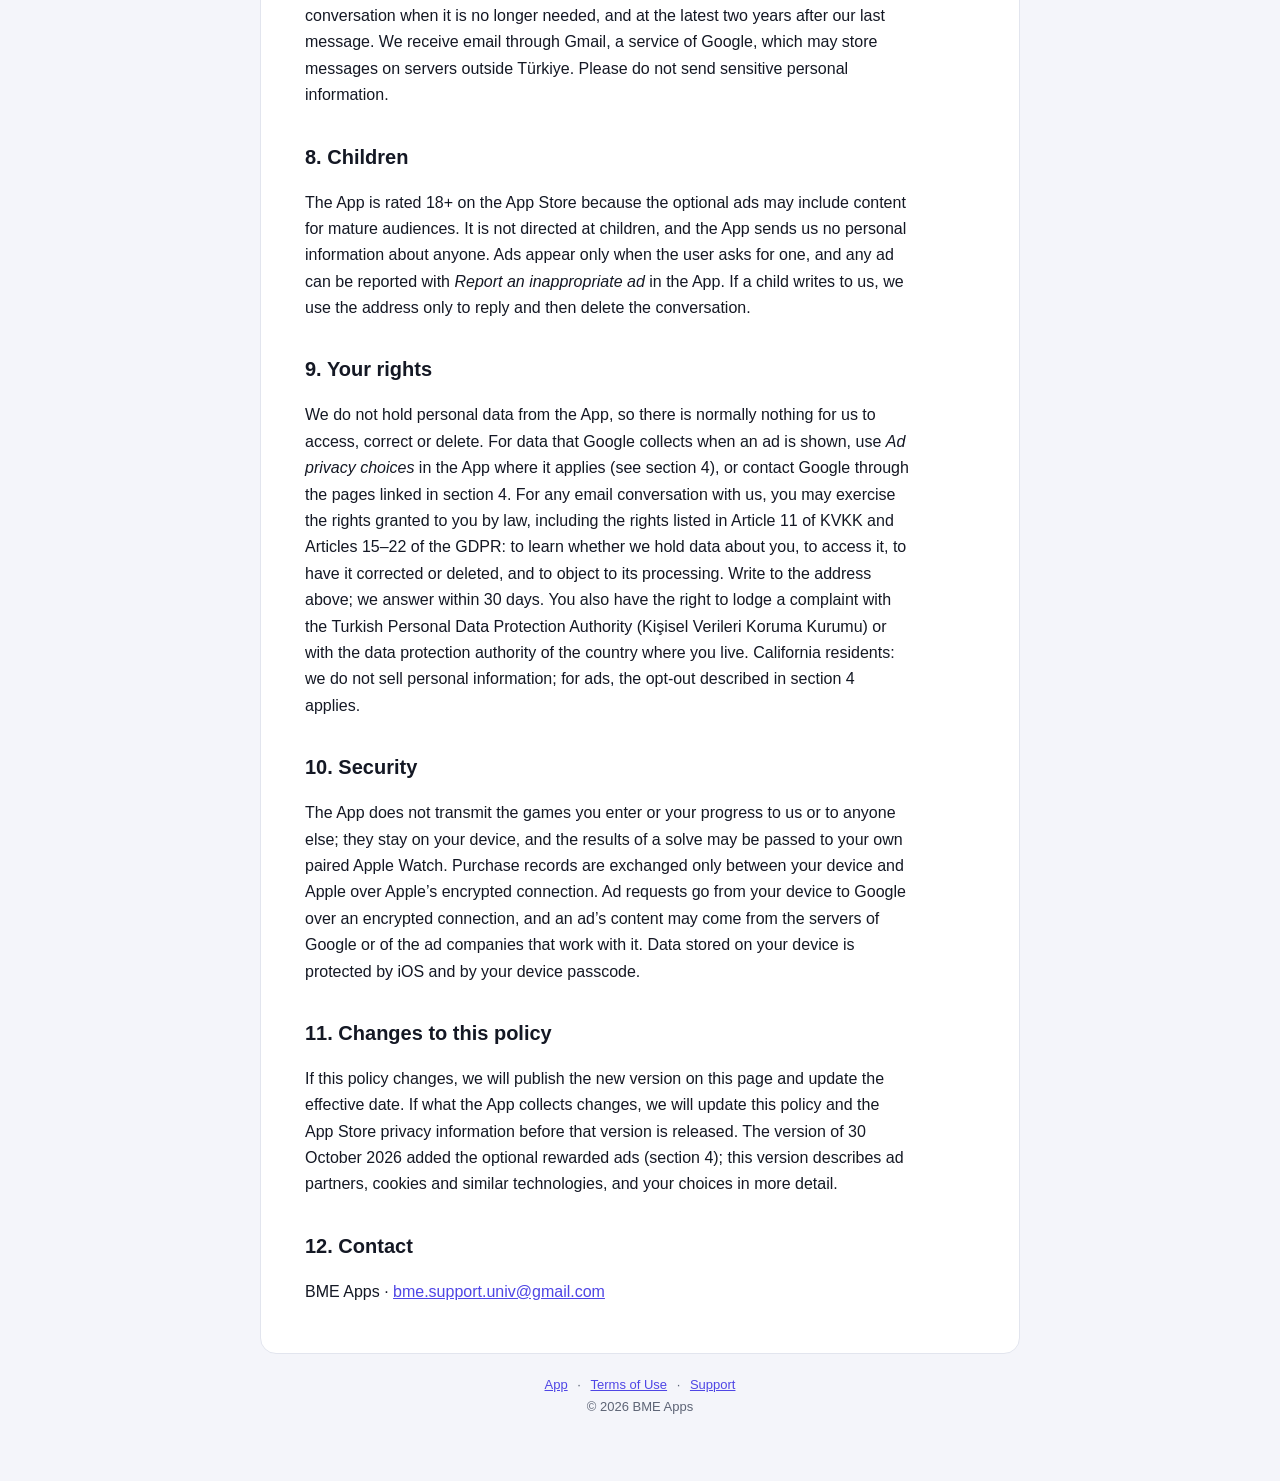
==== commit 3490da5f: "Game Theory: legal pages describe the ads accurately (EN/TR) Support and Terms no longer say the app" ====
--- a/game-theory/privacy/index.html
+++ b/game-theory/privacy/index.html
@@ -14,13 +14,15 @@
 </header>
 <main>
 <h1>Privacy Policy</h1>
-<p class="meta">Game Theory: Nash Equilibrium (iOS) · Effective date: 30 October 2026</p>
+<p class="meta">Game Theory: Nash Equilibrium (iOS) · Effective date: 1 November 2026</p>
 
 <div class="summary">
-<strong>In short:</strong> the app has no accounts and no analytics tools, and we never sell your data. What
-you enter stays on your device. Without Full Access, you can choose to watch a short ad to solve a game in the
-Solver; only then does the app contact Google’s ad service (Google AdMob), which receives device and usage
-information to show and measure that ad (see section 4). The app never shows ads on its own, never shows them to
+<strong>In short:</strong> the app has no accounts and no analytics tools of its own, and we never sell your
+data. What you enter stays on your device; if you use the Apple Watch app, results can also reach your own paired
+Apple Watch. Without Full Access, you can choose to watch a short ad to solve a game in the Solver; the app contacts
+Google’s ad service (Google AdMob) only after you choose this, and Google and its ad partners may then collect device
+and usage information to show, measure and, depending on where you live and on your choices, personalise ads (see
+section 4). The app never shows ads on its own, never shows them to
 Full Access owners and does not ask to track you across other companies’ apps. Its other connection is to
 Apple’s App Store, to show the price of Full Access and to process and verify the purchase.
 </div>
@@ -50,26 +52,37 @@
 that show how many purchases were made in which country, but not who made them.</p>
 
 <h2>4. Rewarded ads (Google AdMob)</h2>
-<p>Without Full Access, each solve in the Solver can be unlocked by watching one short video ad to the end
+<p>Without Full Access, each solve in the Solver can be unlocked by watching one short ad to the end
 (a “rewarded ad”). Ads appear only after you tap <em>Watch an ad</em>; the App shows no banners and no ads
 when it starts. The ads are provided by Google AdMob (Google Ireland Limited in the EEA, the UK and Switzerland,
 Google LLC elsewhere). If you never tap that button, or if you own Full Access, the App does not start the ad
-service at all.</p>
-<p>When you do, Google’s software in the App (the Google Mobile Ads SDK) collects, for Google: your IP
+service at all. Once you have tapped it, the App may load the next ad in advance, for example when you press
+<em>Solve</em> again, until the App has fully closed (not just moved to the background).</p>
+<p>When the ad service runs, Google’s software in the App (the Google Mobile Ads SDK) collects, for Google: your IP
 address (from which an approximate location can be derived), device and app information (for example the
 device model, operating system version and language), an identifier for this app on your device (the
 identifier for vendors), and information about the ad (whether it was shown, watched to the end or tapped)
 together with diagnostic data. Google uses it to deliver and measure the ad, to limit how often you see the same
-ad and to prevent fraud, and — only where you have agreed — to personalise ads. The App never asks for permission
+ad and to prevent fraud, and, as described under “Your choices” below, to personalise ads. Google and the other ad
+companies that work with it (its ad partners) may place and read cookies, and may use web beacons, IP addresses and
+other identifiers, to collect information as a result of serving an ad. Google may share information with these
+partners, and they may use it under their own policies to show and measure ads and, as described under “Your
+choices” below, to personalise them. The App never asks for permission
 to track you (Apple’s App Tracking Transparency), so it does not give Google your device’s advertising
 identifier. How Google uses this information is described at
 <a href="https://policies.google.com/technologies/partner-sites">How Google uses information from sites or apps
 that use our services</a> and in the <a href="https://policies.google.com/privacy">Google Privacy Policy</a>.</p>
 <p><strong>Your choices.</strong> In the European Economic Area, the United Kingdom and Switzerland, Google’s
-consent form (a certified consent management platform) asks for your choices before the first ad, and without
-consent only limited, non-personalised ads are shown. In US states with privacy laws you can opt out of
-personalised ads in the same way. You can change your choices at any time with <em>Ad privacy choices</em> in
-the App’s ad window, and you can reset or limit ad identifiers in your device settings.</p>
+consent form (a certified consent management platform) asks for your choices before the first ad. Ads are
+personalised only with your consent; without it only non-personalised or limited ads are shown. In US states with
+privacy laws you can opt out of personalised ads with <em>Ad privacy choices</em>. Elsewhere, including Türkiye, the
+App does not ask for these choices, and Google and its ad partners may personalise ads under their own policies.</p>
+<p>Where <em>Ad privacy choices</em> applies, it is in the App’s ad window. You can use it after you have tapped
+<em>Watch an ad</em> and that ad has closed or could not load; if the window closed with the ad, press <em>Solve</em>
+to open it again. You can change your choices there. After the App has fully closed, the link stays hidden until you
+next tap <em>Watch an ad</em>.</p>
+<p>Because the App never asks to track you, it has no entry in your device’s tracking settings. The identifier for
+vendors changes if you delete all of our apps from your device and later reinstall one.</p>
 <p>We do not receive any of this information about you. Google sends us only totals, such as the number of ads
 shown and the earnings, by country and day. Google may process the information on servers outside Türkiye and
 outside your country.</p>
@@ -97,14 +110,14 @@
 
 <h2>8. Children</h2>
 <p>The App is rated 18+ on the App Store because the optional ads may include content for mature audiences.
-It is not directed at children, and we do not collect personal information from anyone. Ads appear only when
+It is not directed at children, and the App sends us no personal information about anyone. Ads appear only when
 the user asks for one, and any ad can be reported with <em>Report an inappropriate ad</em> in the App. If a
 child writes to us, we use the address only to reply and then delete the conversation.</p>
 
 <h2>9. Your rights</h2>
 <p>We do not hold personal data from the App, so there is normally nothing for us to access, correct or
-delete. For data that Google collects when an ad is shown, use <em>Ad privacy choices</em> in the App or contact
-Google through the pages linked in section 4. For any email conversation with us, you may exercise the rights granted to you by law, including the
+delete. For data that Google collects when an ad is shown, use <em>Ad privacy choices</em> in the App where it applies
+(see section 4), or contact Google through the pages linked in section 4. For any email conversation with us, you may exercise the rights granted to you by law, including the
 rights listed in Article 11 of KVKK and Articles 15–22 of the GDPR: to learn whether we hold data about you, to
 access it, to have it corrected or deleted, and to object to its processing. Write to the address above; we
 answer within 30 days. You also have the right to lodge a complaint with the Turkish Personal Data Protection
@@ -113,15 +126,18 @@
 applies.</p>
 
 <h2>10. Security</h2>
-<p>The App does not transmit the games you enter or your progress; they never leave your device. Purchase
-records are exchanged only between your device and Apple over Apple’s encrypted connection, and ad requests only
-between your device and Google over Google’s encrypted connection. Data stored on your
+<p>The App does not transmit the games you enter or your progress to us or to anyone else; they stay on your
+device, and the results of a solve may be passed to your own paired Apple Watch. Purchase
+records are exchanged only between your device and Apple over Apple’s encrypted connection. Ad requests go from
+your device to Google over an encrypted connection, and an ad’s content may come from the servers of Google or of
+the ad companies that work with it. Data stored on your
 device is protected by iOS and by your device passcode.</p>
 
 <h2>11. Changes to this policy</h2>
-<p>If this policy changes, we will publish the new version on this page and update the effective date. If the
-App ever starts to collect data, we will update this policy and the App Store privacy information before that
-version is released. This version adds the optional rewarded ads (section 4).</p>
+<p>If this policy changes, we will publish the new version on this page and update the effective date. If what
+the App collects changes, we will update this policy and the App Store privacy information before that version is
+released. The version of 30 October 2026 added the optional rewarded ads (section 4); this version describes ad
+partners, cookies and similar technologies, and your choices in more detail.</p>
 
 <h2>12. Contact</h2>
 <p>BME Apps · <a href="mailto:bme.support.univ@gmail.com">bme.support.univ@gmail.com</a></p>
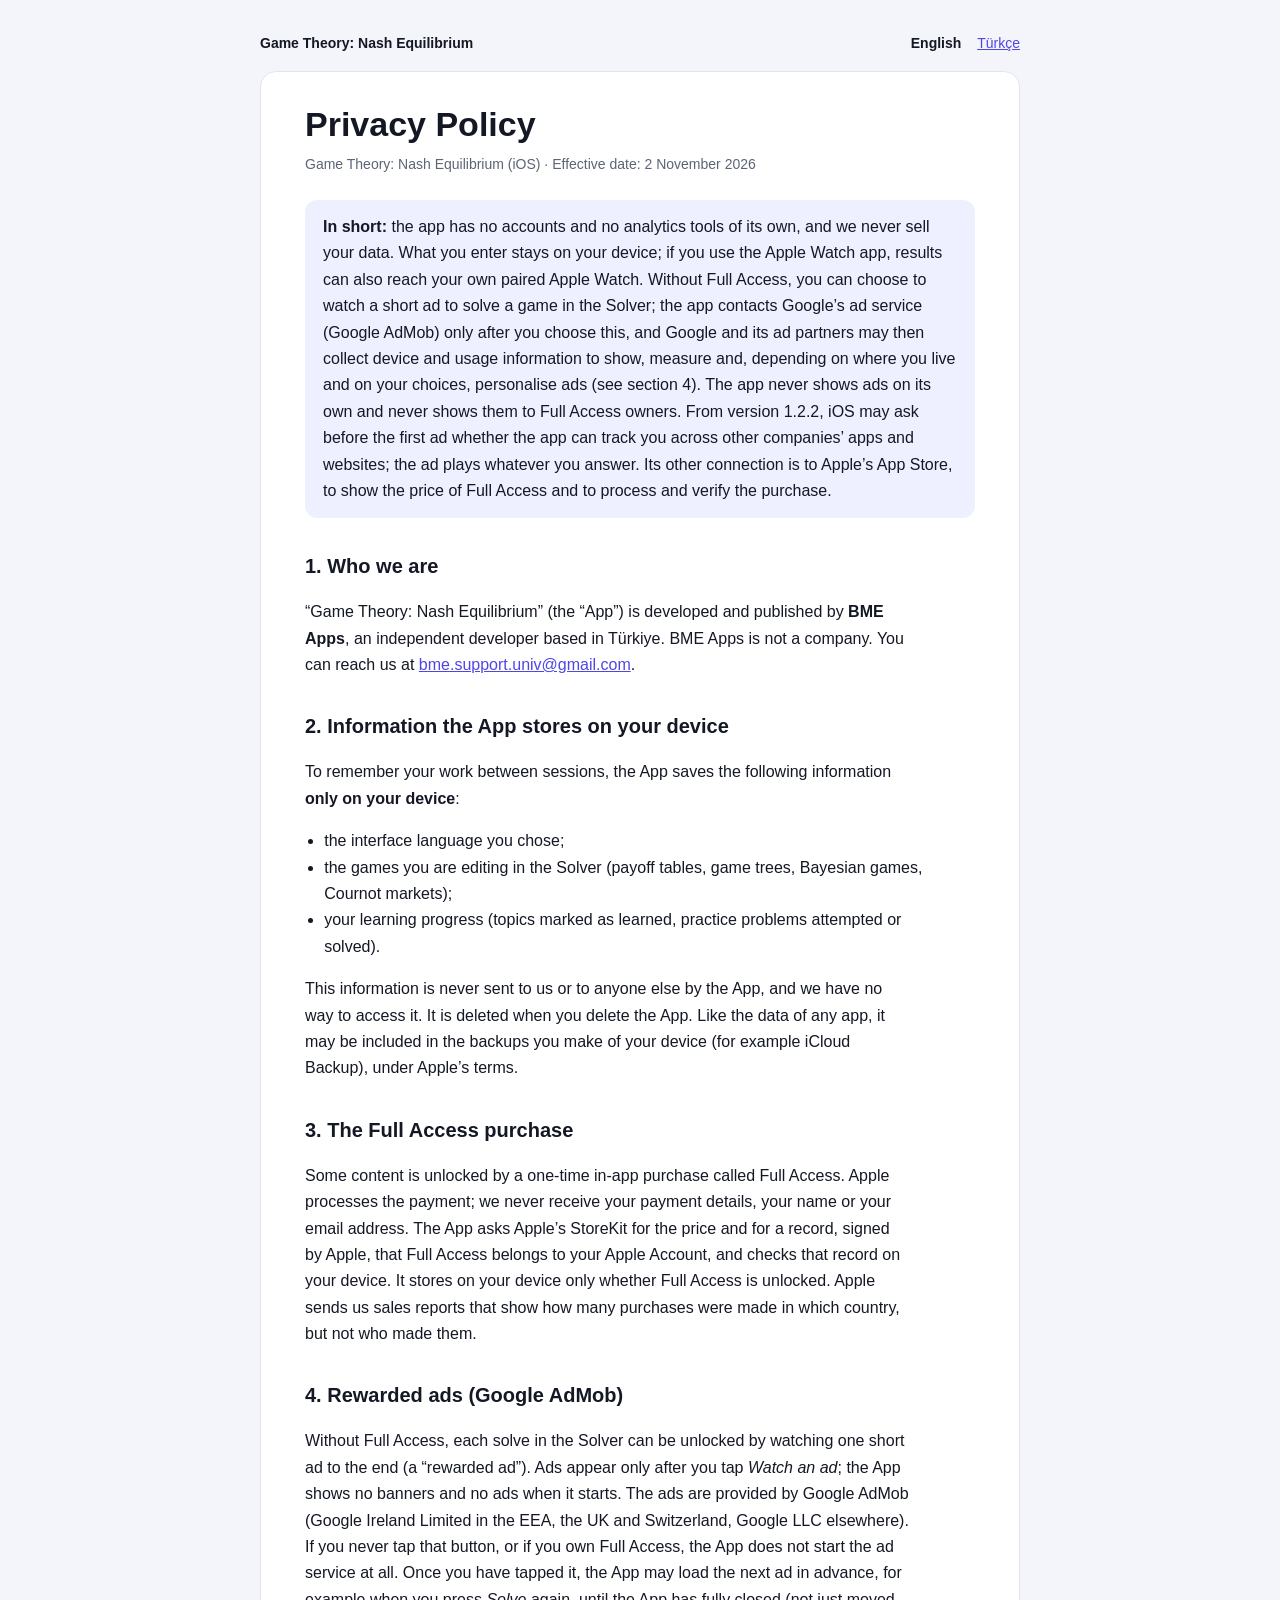
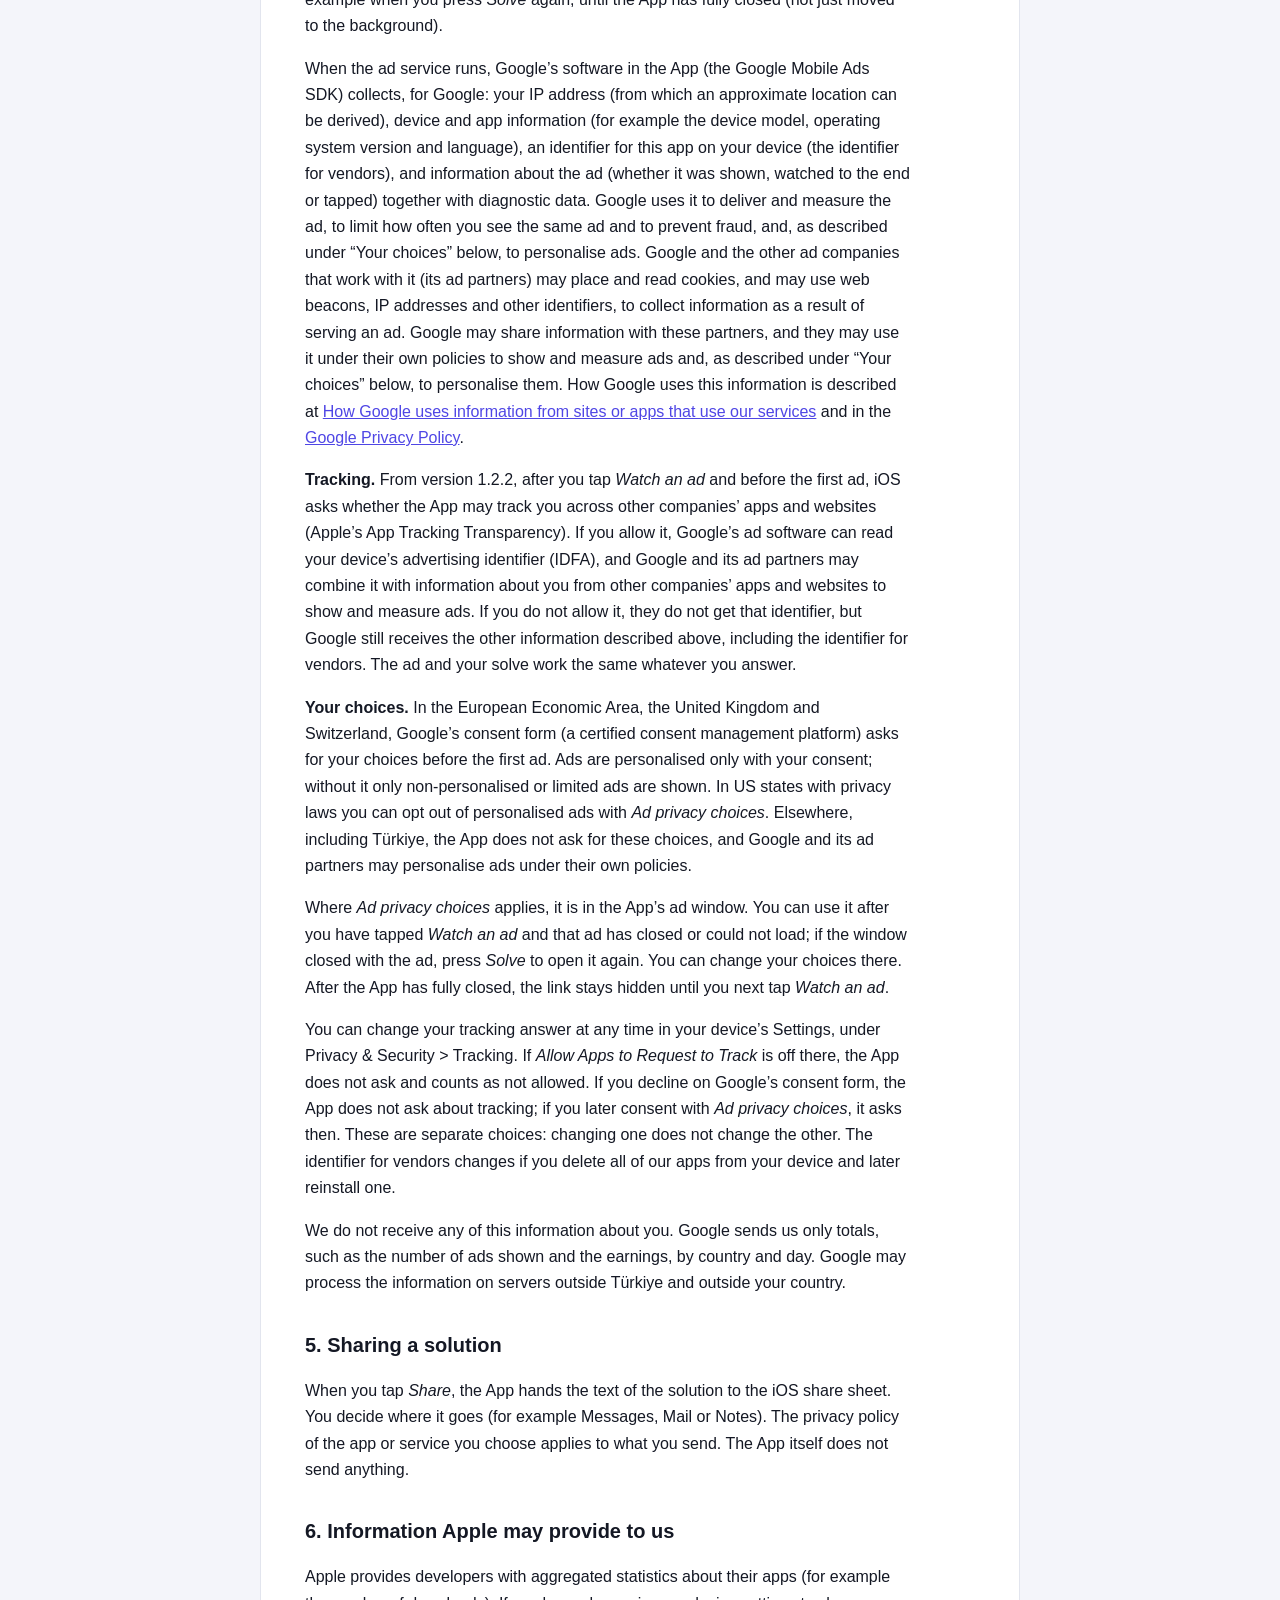
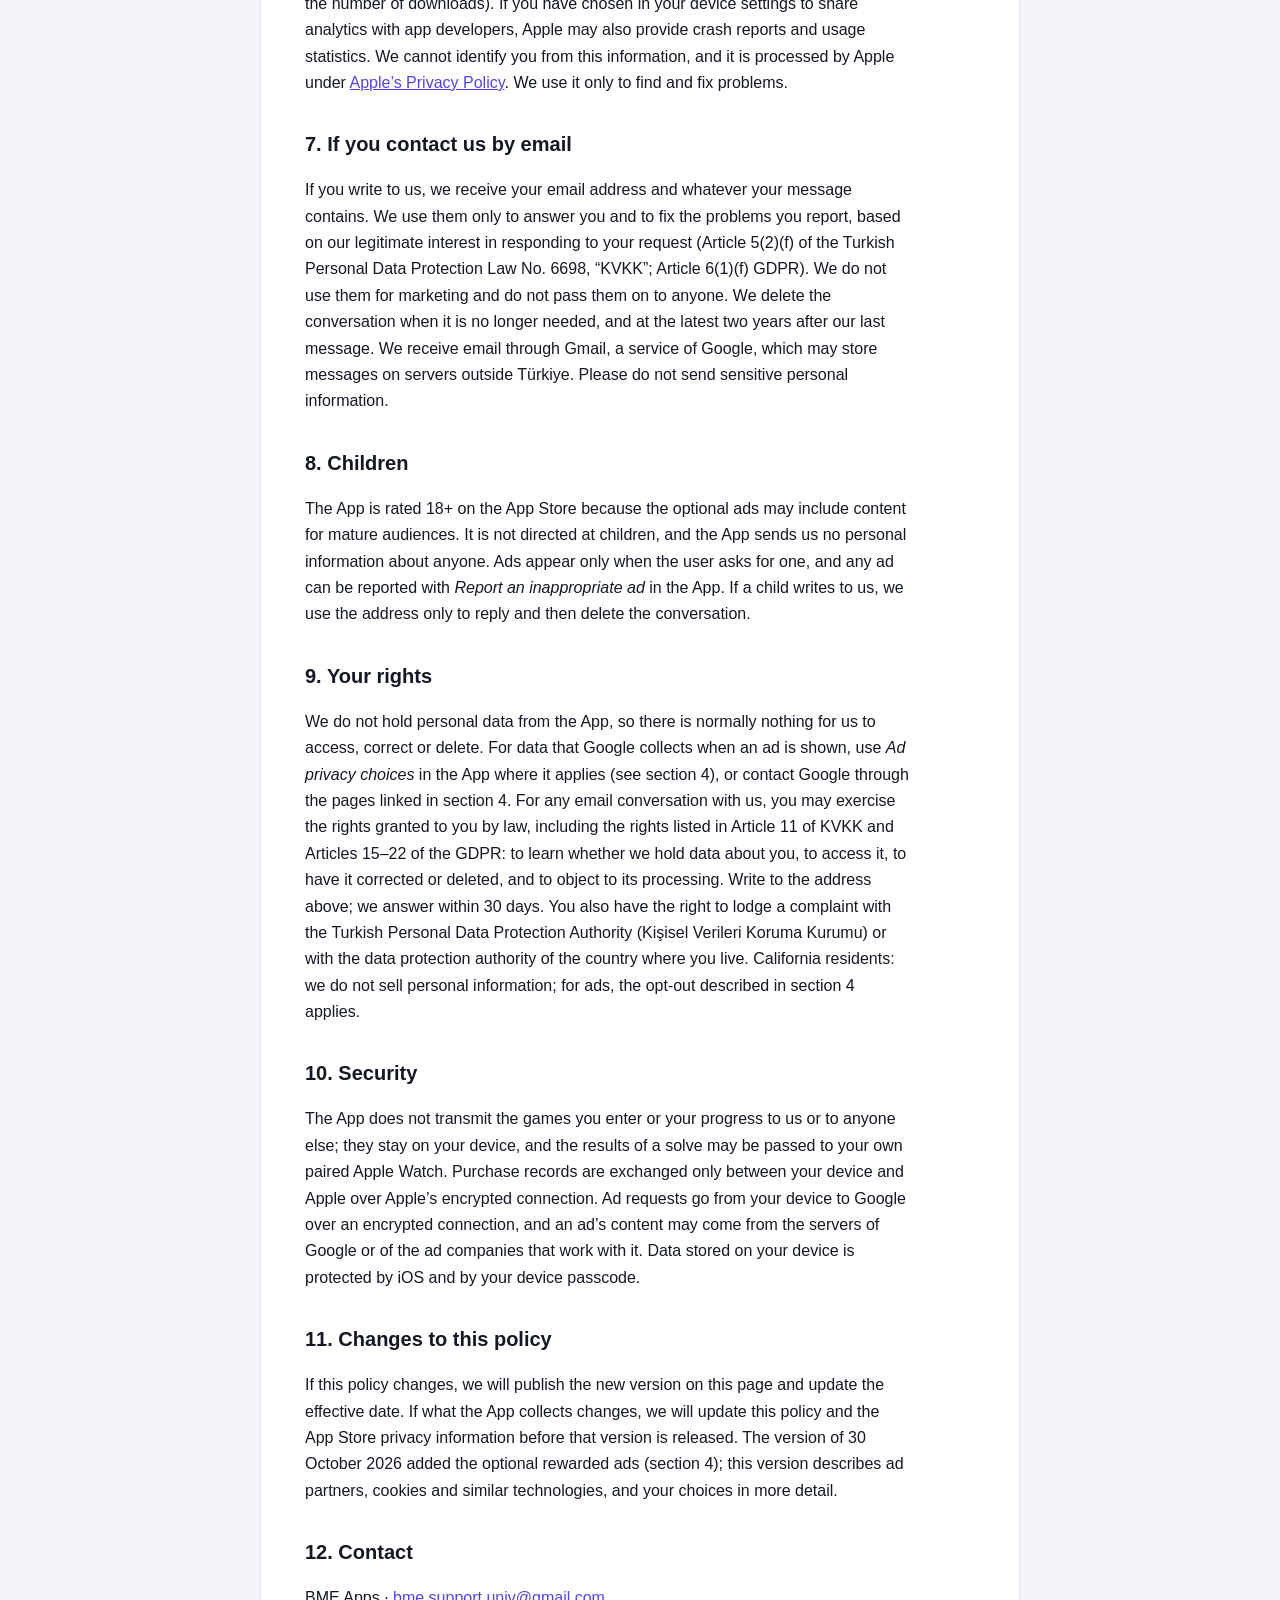
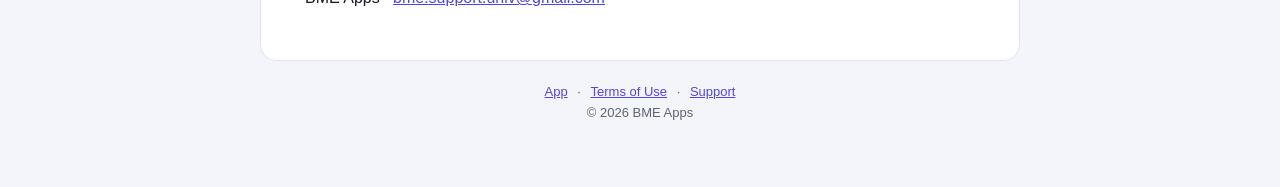
==== commit 0583829e: "Game Theory 1.2.2: the app asks about tracking before the first ad (EN/TR) Co-Authored-By: Claude Op" ====
--- a/game-theory/privacy/index.html
+++ b/game-theory/privacy/index.html
@@ -14,7 +14,7 @@
 </header>
 <main>
 <h1>Privacy Policy</h1>
-<p class="meta">Game Theory: Nash Equilibrium (iOS) · Effective date: 1 November 2026</p>
+<p class="meta">Game Theory: Nash Equilibrium (iOS) · Effective date: 2 November 2026</p>
 
 <div class="summary">
 <strong>In short:</strong> the app has no accounts and no analytics tools of its own, and we never sell your
@@ -22,8 +22,9 @@
 Apple Watch. Without Full Access, you can choose to watch a short ad to solve a game in the Solver; the app contacts
 Google’s ad service (Google AdMob) only after you choose this, and Google and its ad partners may then collect device
 and usage information to show, measure and, depending on where you live and on your choices, personalise ads (see
-section 4). The app never shows ads on its own, never shows them to
-Full Access owners and does not ask to track you across other companies’ apps. Its other connection is to
+section 4). The app never shows ads on its own and never shows them to Full Access owners. From version 1.2.2, iOS
+may ask before the first ad whether the app can track you across other companies’ apps and websites; the ad plays
+whatever you answer. Its other connection is to
 Apple’s App Store, to show the price of Full Access and to process and verify the purchase.
 </div>
 
@@ -67,11 +68,15 @@
 companies that work with it (its ad partners) may place and read cookies, and may use web beacons, IP addresses and
 other identifiers, to collect information as a result of serving an ad. Google may share information with these
 partners, and they may use it under their own policies to show and measure ads and, as described under “Your
-choices” below, to personalise them. The App never asks for permission
-to track you (Apple’s App Tracking Transparency), so it does not give Google your device’s advertising
-identifier. How Google uses this information is described at
+choices” below, to personalise them. How Google uses this information is described at
 <a href="https://policies.google.com/technologies/partner-sites">How Google uses information from sites or apps
 that use our services</a> and in the <a href="https://policies.google.com/privacy">Google Privacy Policy</a>.</p>
+<p><strong>Tracking.</strong> From version 1.2.2, after you tap <em>Watch an ad</em> and before the first ad, iOS asks
+whether the App may track you across other companies’ apps and websites (Apple’s App Tracking Transparency). If you
+allow it, Google’s ad software can read your device’s advertising identifier (IDFA), and Google and its ad partners may
+combine it with information about you from other companies’ apps and websites to show and measure ads. If you do not
+allow it, they do not get that identifier, but Google still receives the other information described above, including
+the identifier for vendors. The ad and your solve work the same whatever you answer.</p>
 <p><strong>Your choices.</strong> In the European Economic Area, the United Kingdom and Switzerland, Google’s
 consent form (a certified consent management platform) asks for your choices before the first ad. Ads are
 personalised only with your consent; without it only non-personalised or limited ads are shown. In US states with
@@ -81,7 +86,10 @@
 <em>Watch an ad</em> and that ad has closed or could not load; if the window closed with the ad, press <em>Solve</em>
 to open it again. You can change your choices there. After the App has fully closed, the link stays hidden until you
 next tap <em>Watch an ad</em>.</p>
-<p>Because the App never asks to track you, it has no entry in your device’s tracking settings. The identifier for
+<p>You can change your tracking answer at any time in your device’s Settings, under Privacy &amp; Security &gt;
+Tracking. If <em>Allow Apps to Request to Track</em> is off there, the App does not ask and counts as not allowed. If
+you decline on Google’s consent form, the App does not ask about tracking; if you later consent with <em>Ad privacy
+choices</em>, it asks then. These are separate choices: changing one does not change the other. The identifier for
 vendors changes if you delete all of our apps from your device and later reinstall one.</p>
 <p>We do not receive any of this information about you. Google sends us only totals, such as the number of ads
 shown and the earnings, by country and day. Google may process the information on servers outside Türkiye and
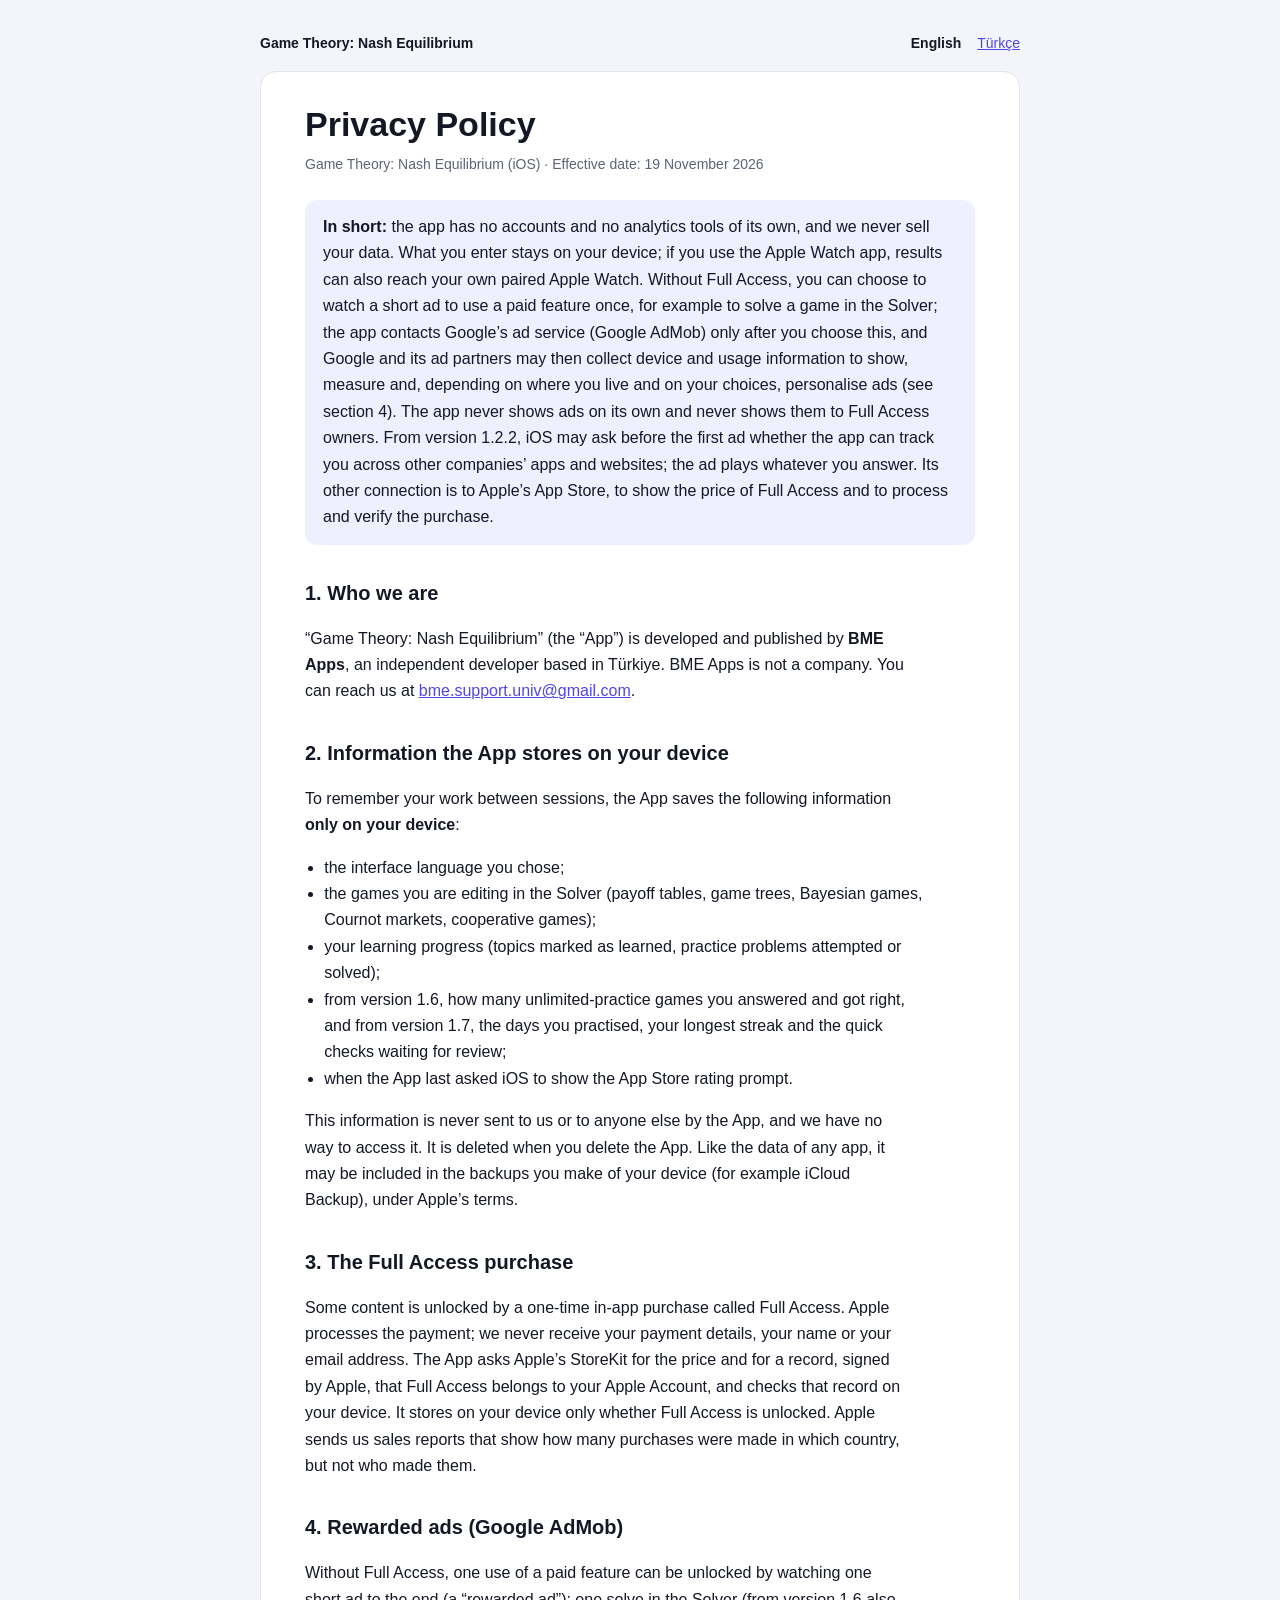
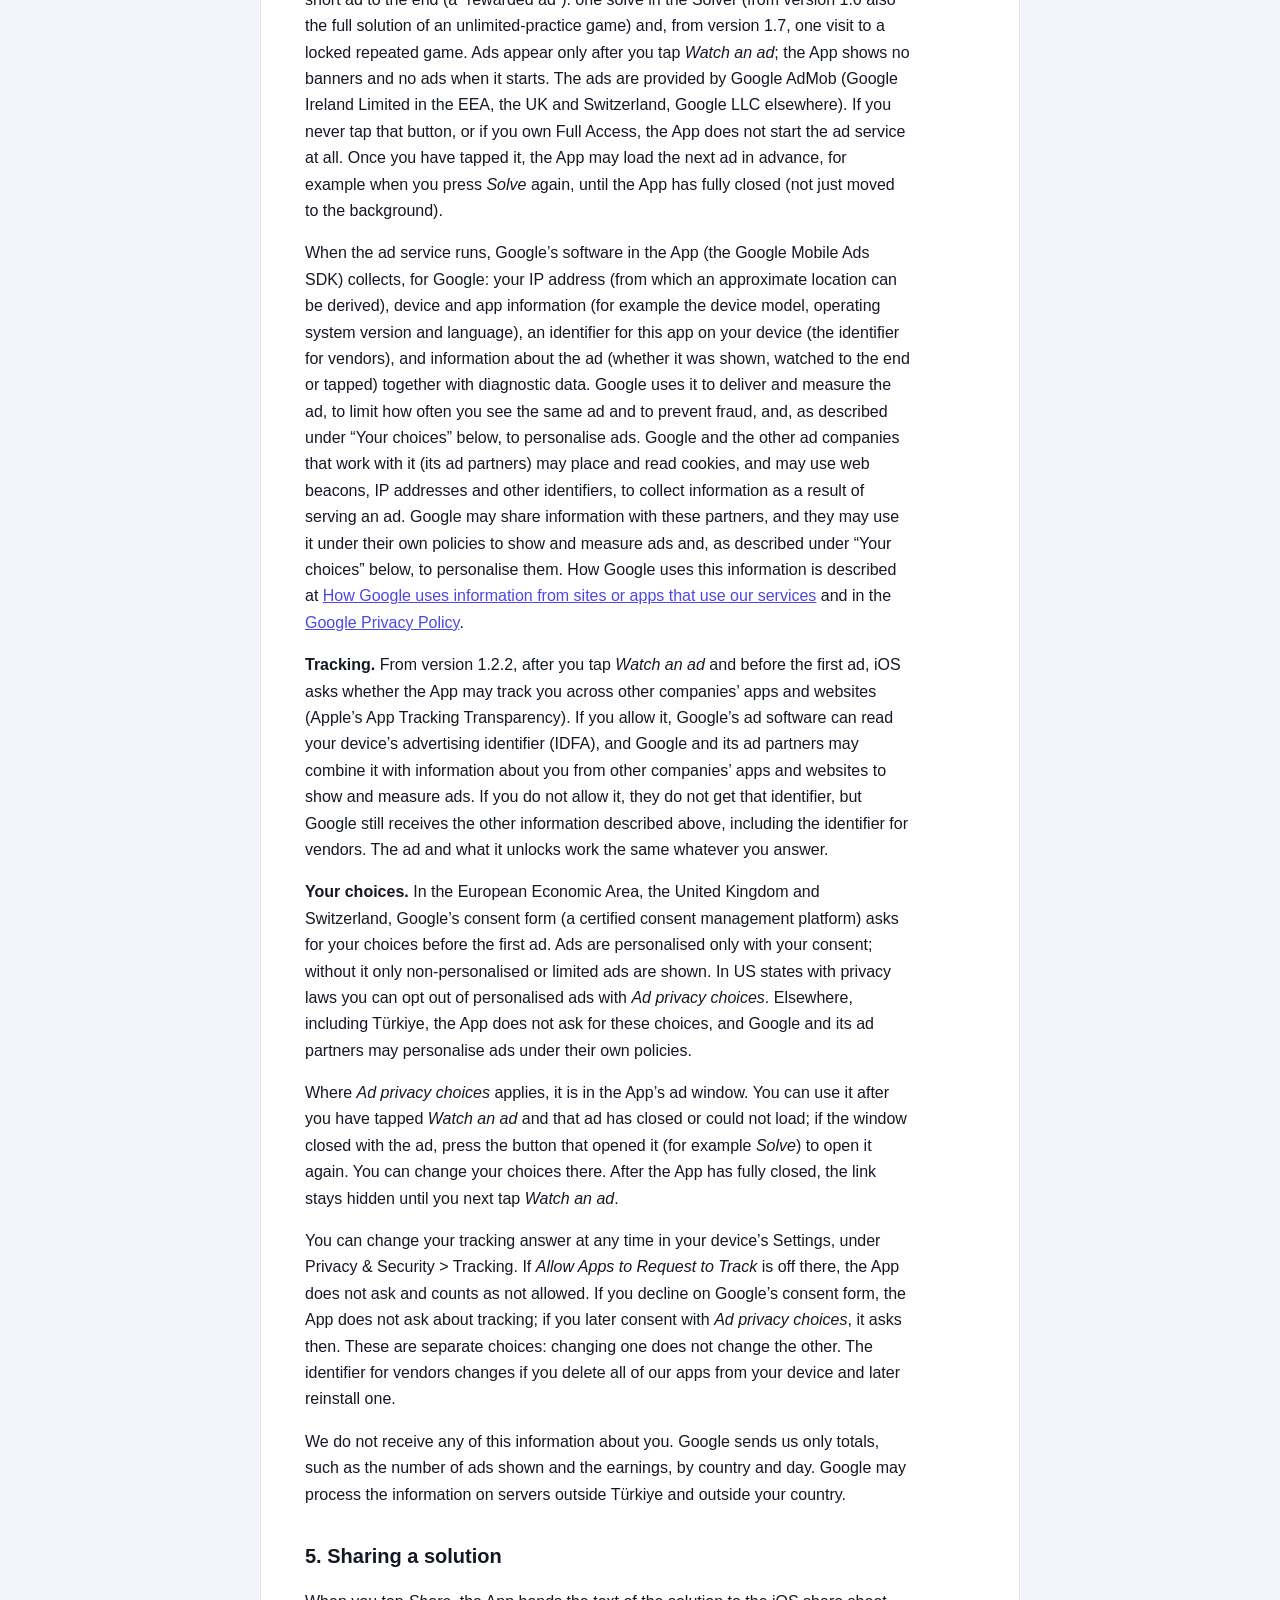
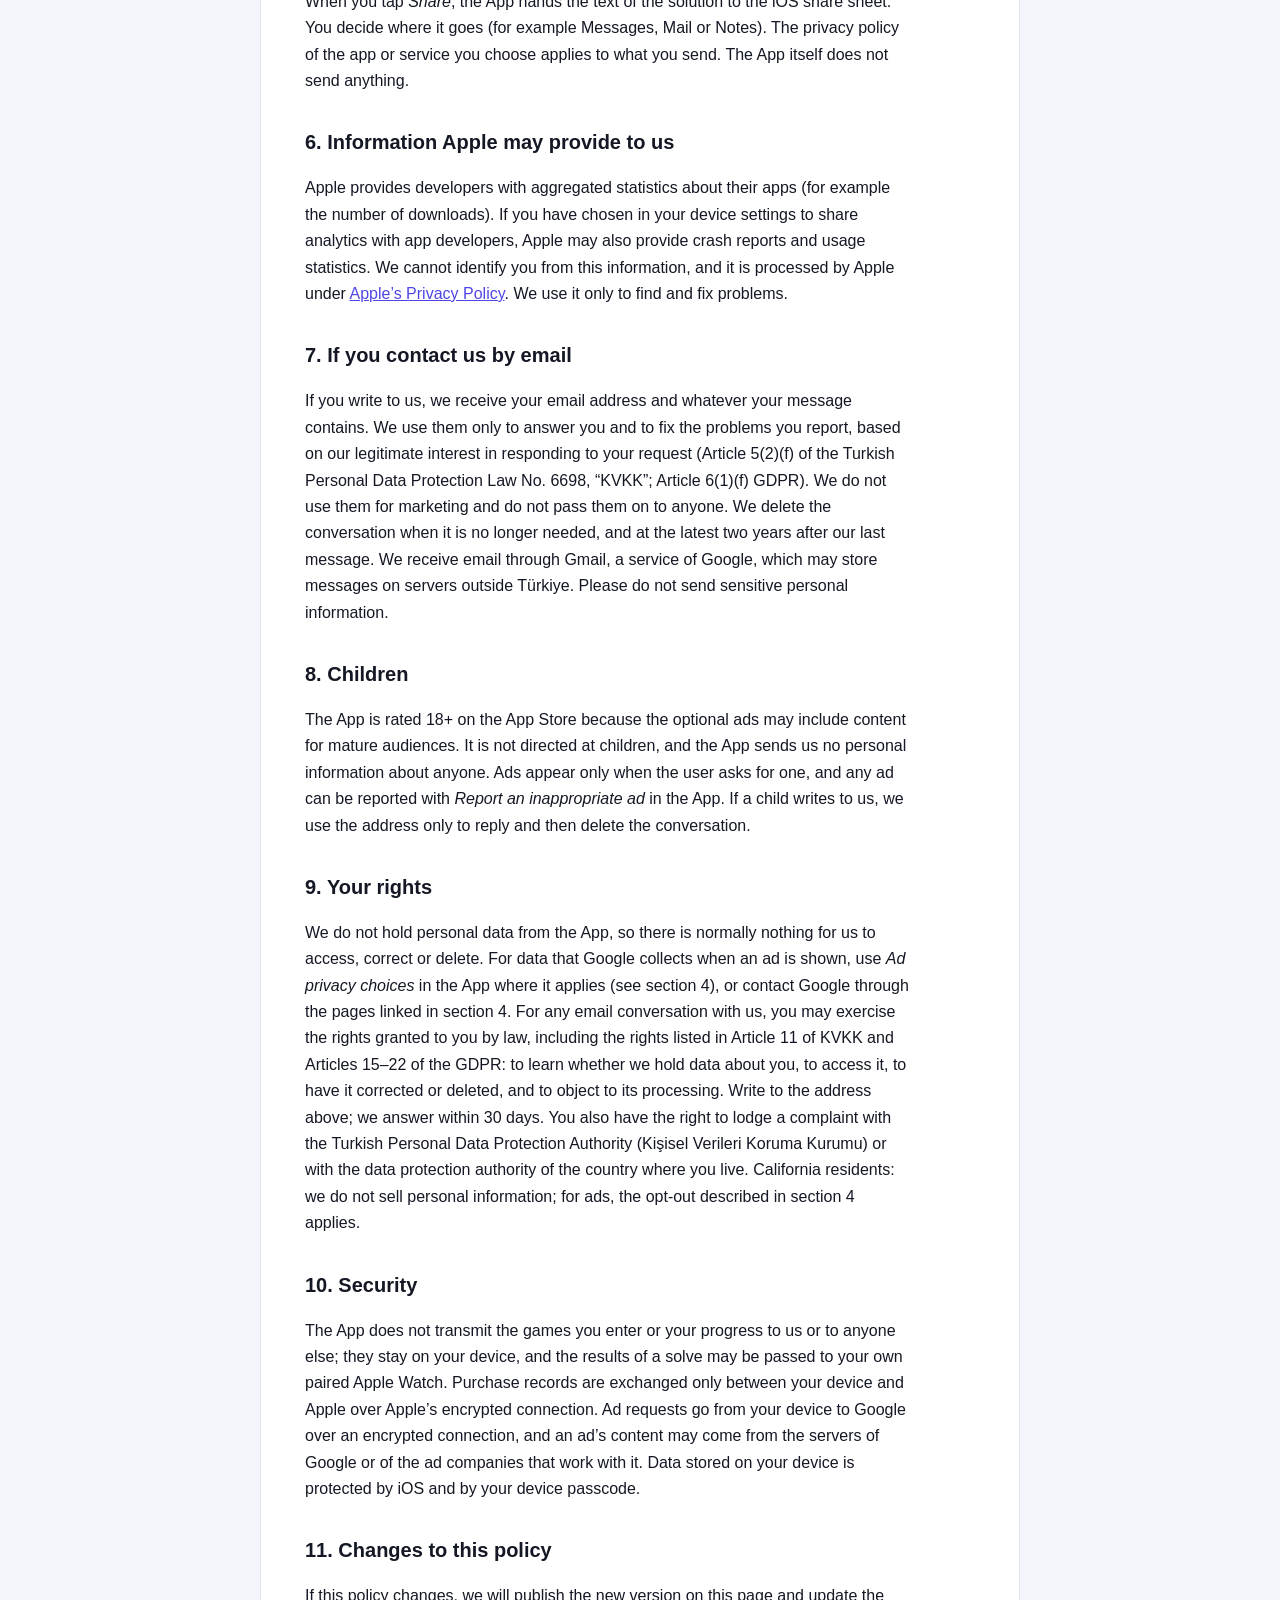
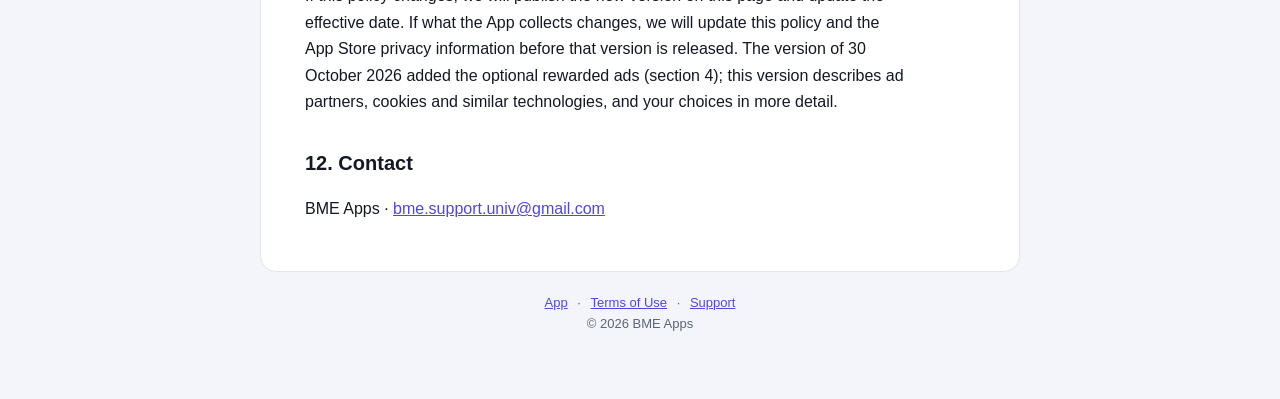
==== commit 14918901: "Game Theory: one rewarded ad unlocks one use of a paid feature; 1.6/1.7 practice data (EN/TR) The pr" ====
--- a/game-theory/privacy/index.html
+++ b/game-theory/privacy/index.html
@@ -14,12 +14,13 @@
 </header>
 <main>
 <h1>Privacy Policy</h1>
-<p class="meta">Game Theory: Nash Equilibrium (iOS) · Effective date: 2 November 2026</p>
+<p class="meta">Game Theory: Nash Equilibrium (iOS) · Effective date: 19 November 2026</p>
 
 <div class="summary">
 <strong>In short:</strong> the app has no accounts and no analytics tools of its own, and we never sell your
 data. What you enter stays on your device; if you use the Apple Watch app, results can also reach your own paired
-Apple Watch. Without Full Access, you can choose to watch a short ad to solve a game in the Solver; the app contacts
+Apple Watch. Without Full Access, you can choose to watch a short ad to use a paid feature once, for example to solve a game
+in the Solver; the app contacts
 Google’s ad service (Google AdMob) only after you choose this, and Google and its ad partners may then collect device
 and usage information to show, measure and, depending on where you live and on your choices, personalise ads (see
 section 4). The app never shows ads on its own and never shows them to Full Access owners. From version 1.2.2, iOS
@@ -38,8 +39,12 @@
 device</strong>:</p>
 <ul>
   <li>the interface language you chose;</li>
-  <li>the games you are editing in the Solver (payoff tables, game trees, Bayesian games, Cournot markets);</li>
-  <li>your learning progress (topics marked as learned, practice problems attempted or solved).</li>
+  <li>the games you are editing in the Solver (payoff tables, game trees, Bayesian games, Cournot markets,
+  cooperative games);</li>
+  <li>your learning progress (topics marked as learned, practice problems attempted or solved);</li>
+  <li>from version 1.6, how many unlimited-practice games you answered and got right, and from version 1.7, the days
+  you practised, your longest streak and the quick checks waiting for review;</li>
+  <li>when the App last asked iOS to show the App Store rating prompt.</li>
 </ul>
 <p>This information is never sent to us or to anyone else by the App, and we have no way to access it. It is
 deleted when you delete the App. Like the data of any app, it may be included in the backups you make of your
@@ -53,8 +58,9 @@
 that show how many purchases were made in which country, but not who made them.</p>
 
 <h2>4. Rewarded ads (Google AdMob)</h2>
-<p>Without Full Access, each solve in the Solver can be unlocked by watching one short ad to the end
-(a “rewarded ad”). Ads appear only after you tap <em>Watch an ad</em>; the App shows no banners and no ads
+<p>Without Full Access, one use of a paid feature can be unlocked by watching one short ad to the end (a “rewarded
+ad”): one solve in the Solver (from version 1.6 also the full solution of an unlimited-practice game) and, from
+version 1.7, one visit to a locked repeated game. Ads appear only after you tap <em>Watch an ad</em>; the App shows no banners and no ads
 when it starts. The ads are provided by Google AdMob (Google Ireland Limited in the EEA, the UK and Switzerland,
 Google LLC elsewhere). If you never tap that button, or if you own Full Access, the App does not start the ad
 service at all. Once you have tapped it, the App may load the next ad in advance, for example when you press
@@ -76,15 +82,15 @@
 allow it, Google’s ad software can read your device’s advertising identifier (IDFA), and Google and its ad partners may
 combine it with information about you from other companies’ apps and websites to show and measure ads. If you do not
 allow it, they do not get that identifier, but Google still receives the other information described above, including
-the identifier for vendors. The ad and your solve work the same whatever you answer.</p>
+the identifier for vendors. The ad and what it unlocks work the same whatever you answer.</p>
 <p><strong>Your choices.</strong> In the European Economic Area, the United Kingdom and Switzerland, Google’s
 consent form (a certified consent management platform) asks for your choices before the first ad. Ads are
 personalised only with your consent; without it only non-personalised or limited ads are shown. In US states with
 privacy laws you can opt out of personalised ads with <em>Ad privacy choices</em>. Elsewhere, including Türkiye, the
 App does not ask for these choices, and Google and its ad partners may personalise ads under their own policies.</p>
 <p>Where <em>Ad privacy choices</em> applies, it is in the App’s ad window. You can use it after you have tapped
-<em>Watch an ad</em> and that ad has closed or could not load; if the window closed with the ad, press <em>Solve</em>
-to open it again. You can change your choices there. After the App has fully closed, the link stays hidden until you
+<em>Watch an ad</em> and that ad has closed or could not load; if the window closed with the ad, press the button
+that opened it (for example <em>Solve</em>) to open it again. You can change your choices there. After the App has fully closed, the link stays hidden until you
 next tap <em>Watch an ad</em>.</p>
 <p>You can change your tracking answer at any time in your device’s Settings, under Privacy &amp; Security &gt;
 Tracking. If <em>Allow Apps to Request to Track</em> is off there, the App does not ask and counts as not allowed. If
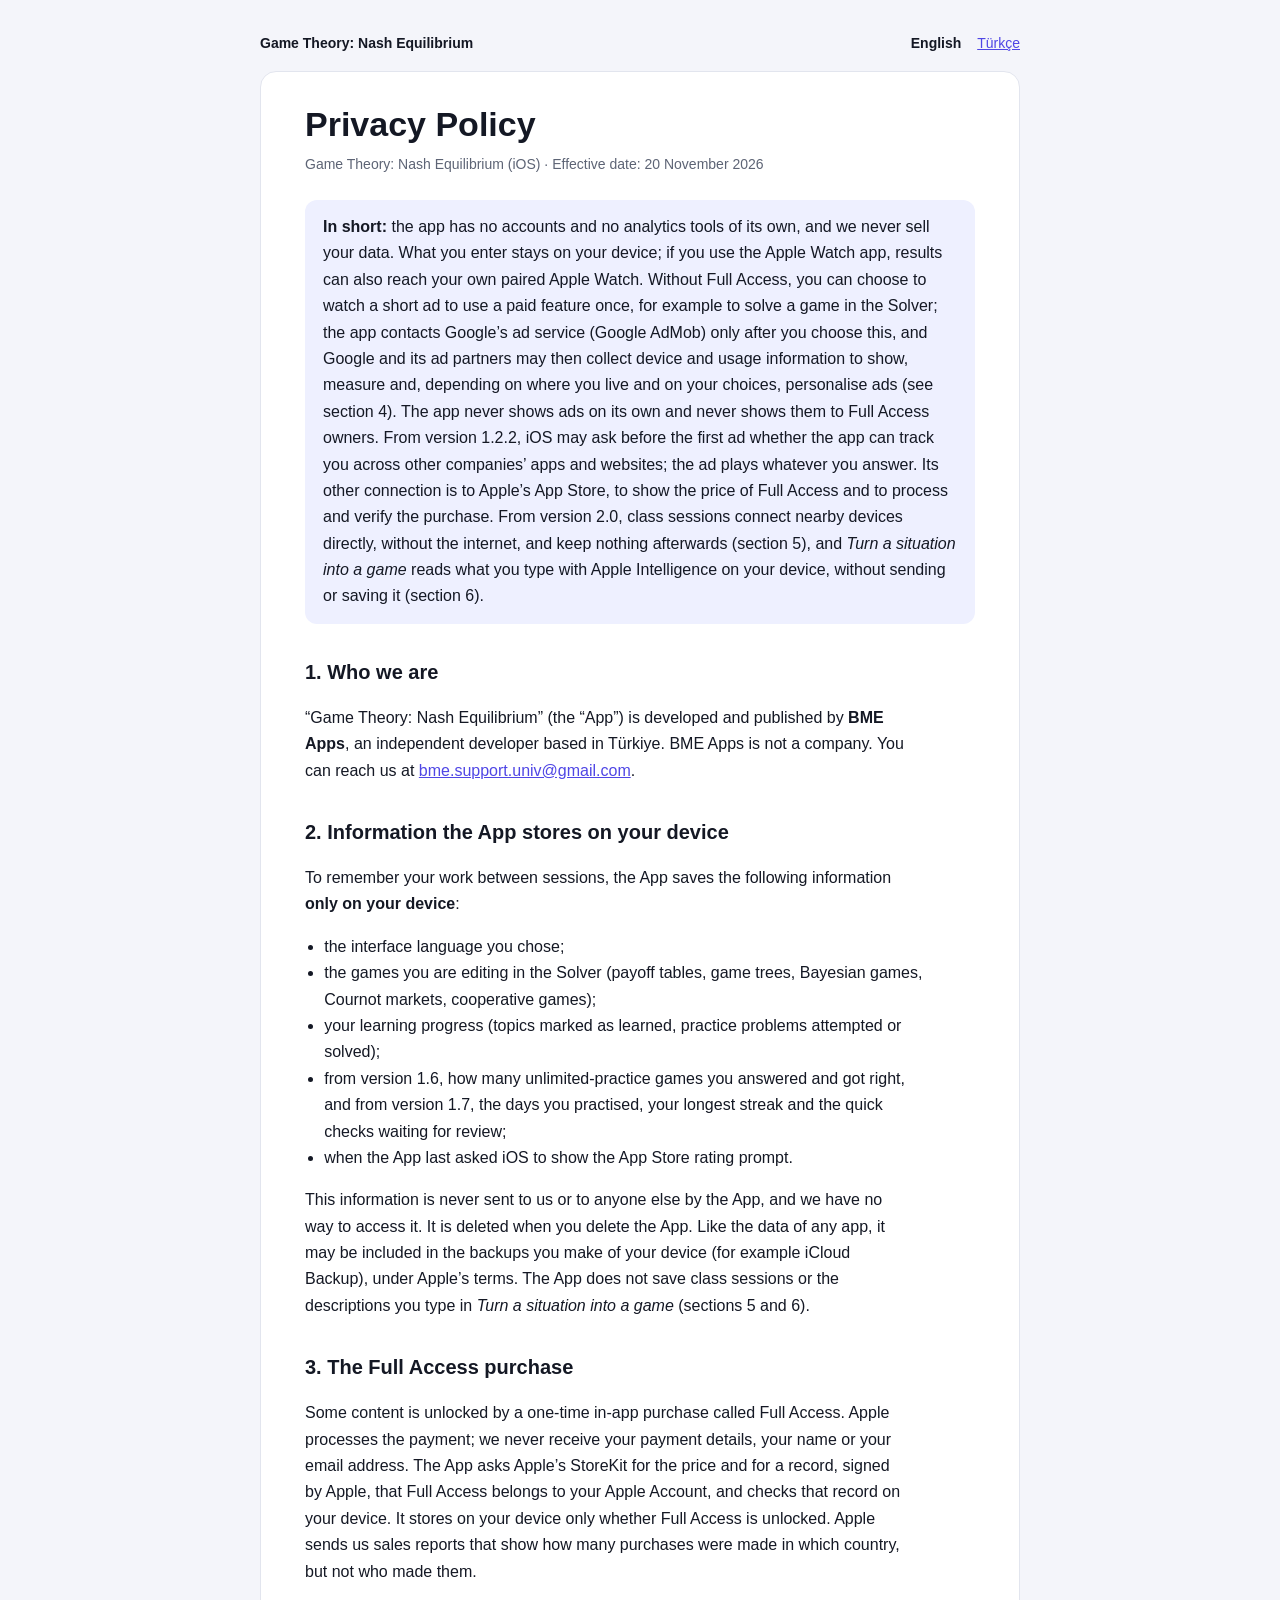
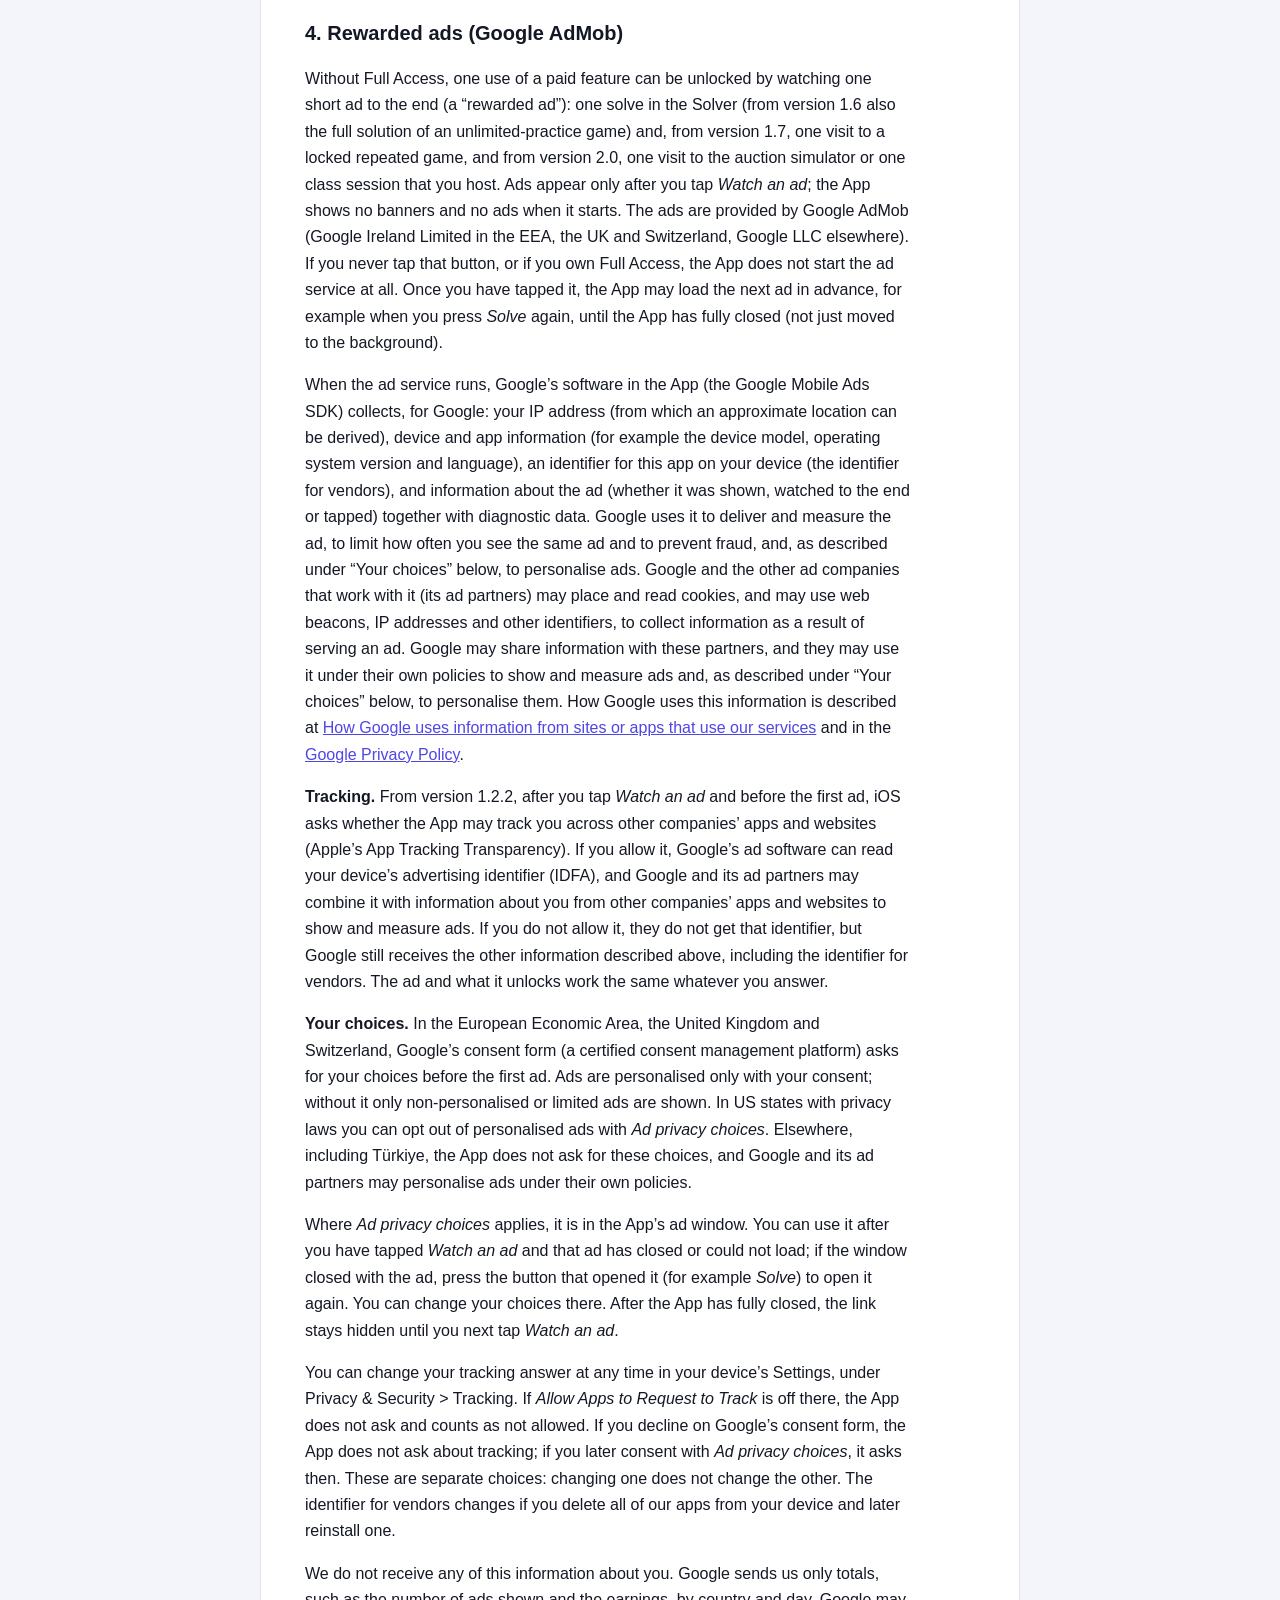
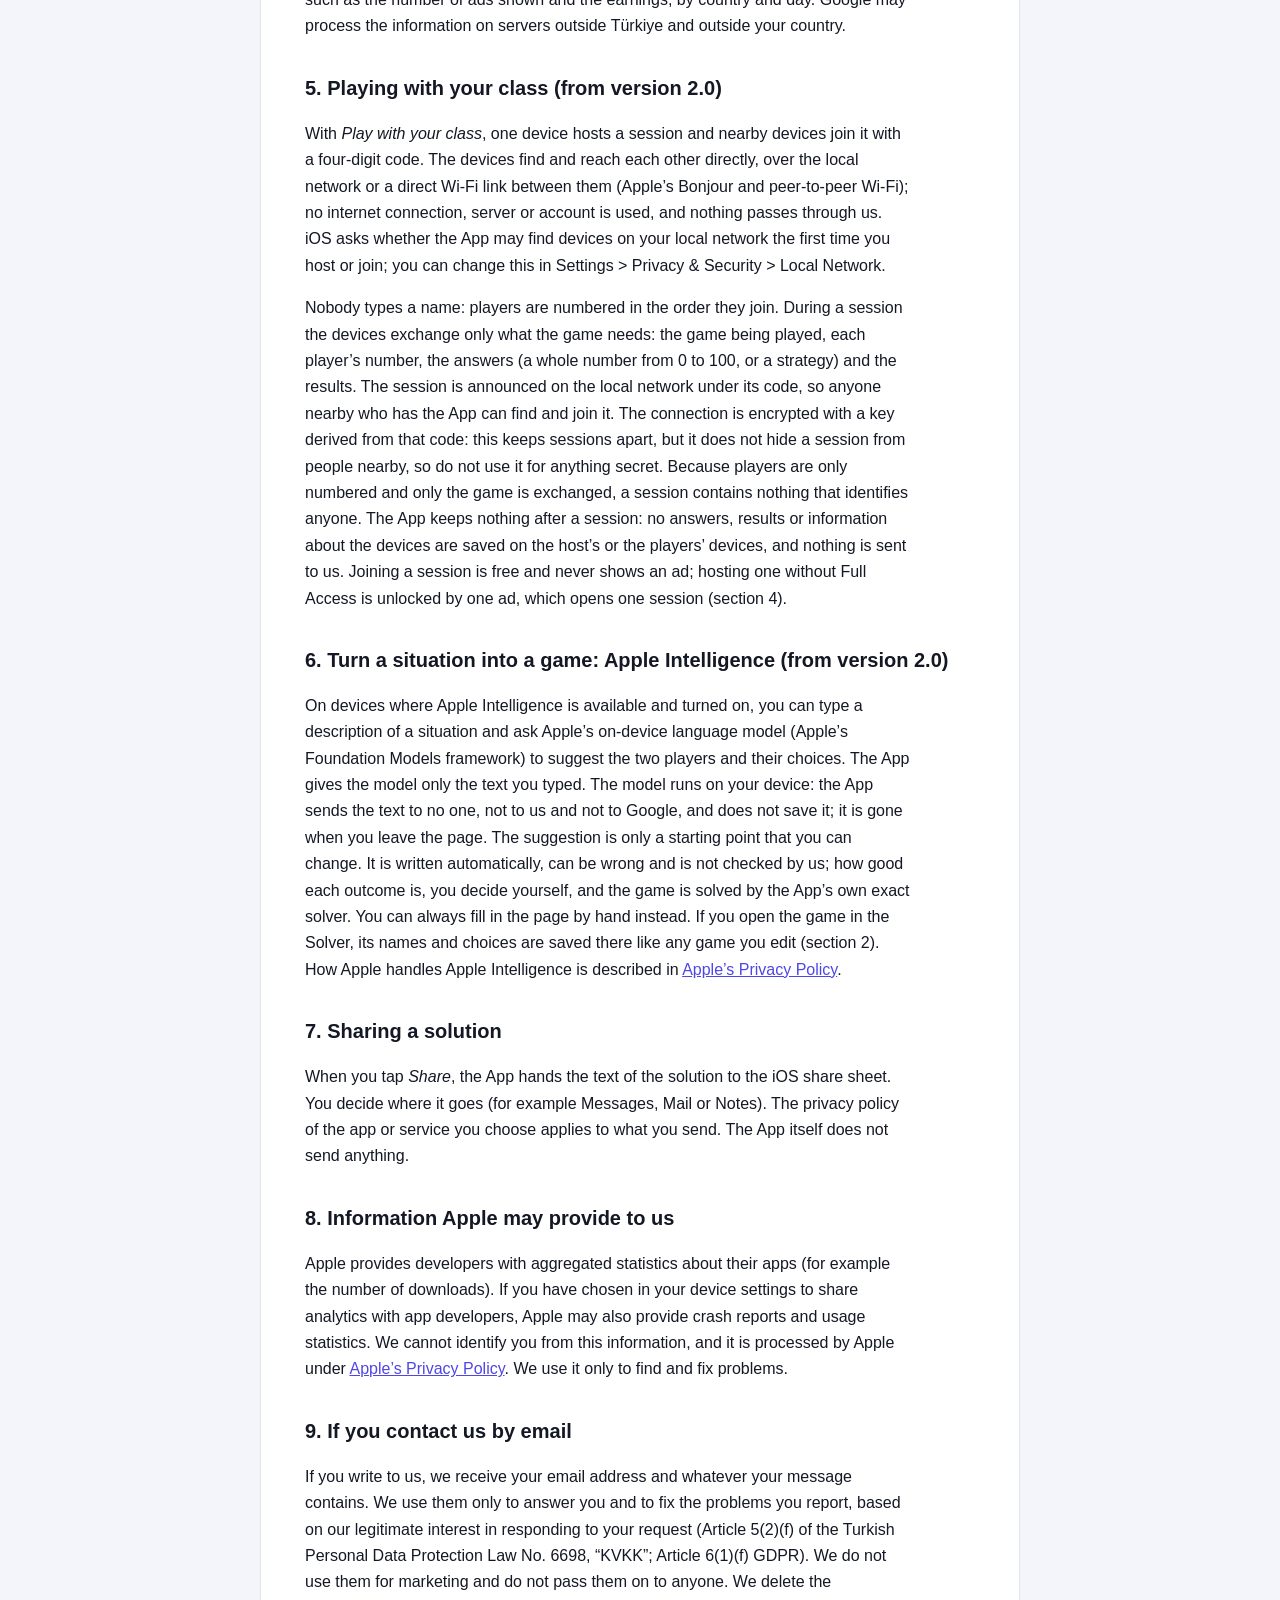
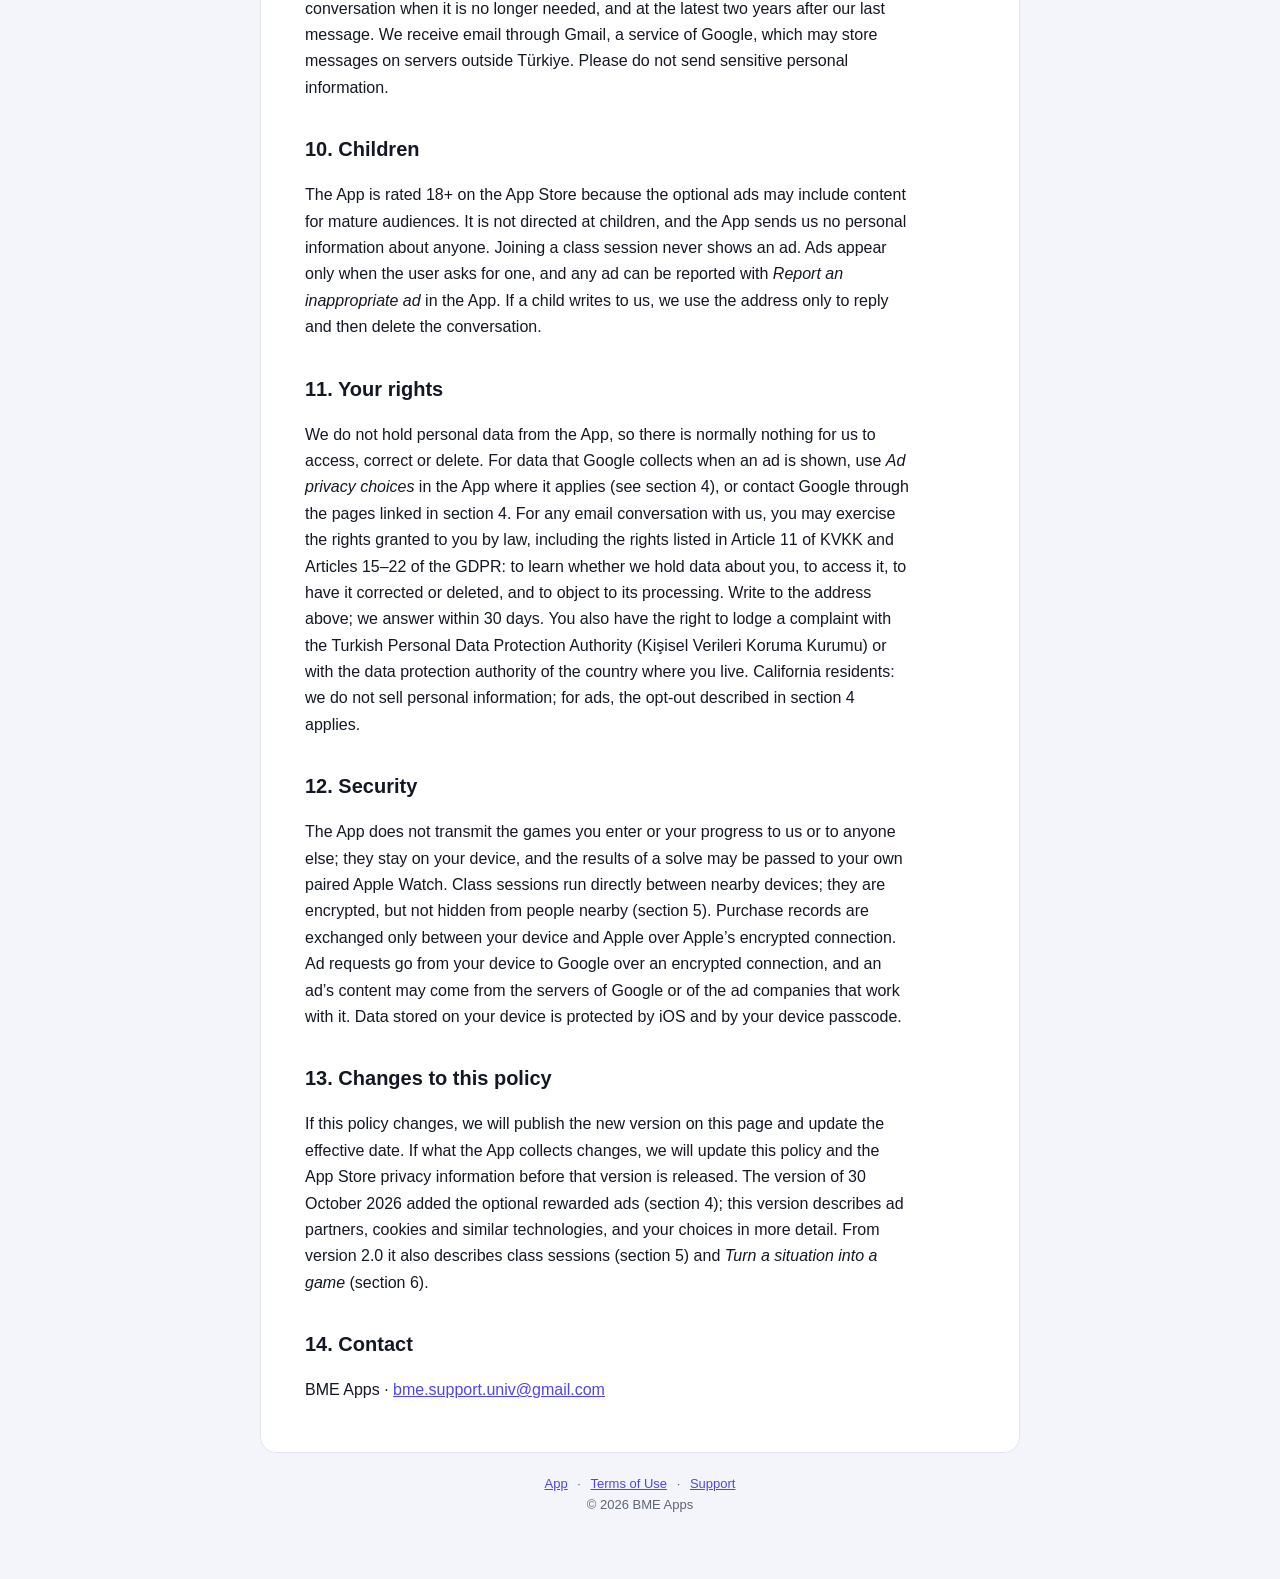
==== commit e8b6d317: "Game Theory 2.0: class sessions, Turn a situation into a game, auction simulator (EN/TR)" ====
--- a/game-theory/privacy/index.html
+++ b/game-theory/privacy/index.html
@@ -14,7 +14,7 @@
 </header>
 <main>
 <h1>Privacy Policy</h1>
-<p class="meta">Game Theory: Nash Equilibrium (iOS) · Effective date: 19 November 2026</p>
+<p class="meta">Game Theory: Nash Equilibrium (iOS) · Effective date: 20 November 2026</p>
 
 <div class="summary">
 <strong>In short:</strong> the app has no accounts and no analytics tools of its own, and we never sell your
@@ -26,7 +26,10 @@
 section 4). The app never shows ads on its own and never shows them to Full Access owners. From version 1.2.2, iOS
 may ask before the first ad whether the app can track you across other companies’ apps and websites; the ad plays
 whatever you answer. Its other connection is to
-Apple’s App Store, to show the price of Full Access and to process and verify the purchase.
+Apple’s App Store, to show the price of Full Access and to process and verify the purchase. From version 2.0,
+class sessions connect nearby devices directly, without the internet, and keep nothing afterwards (section 5),
+and <em>Turn a situation into a game</em> reads what you type with Apple Intelligence on your device, without
+sending or saving it (section 6).
 </div>
 
 <h2>1. Who we are</h2>
@@ -48,7 +51,8 @@
 </ul>
 <p>This information is never sent to us or to anyone else by the App, and we have no way to access it. It is
 deleted when you delete the App. Like the data of any app, it may be included in the backups you make of your
-device (for example iCloud Backup), under Apple’s terms.</p>
+device (for example iCloud Backup), under Apple’s terms. The App does not save class sessions or the
+descriptions you type in <em>Turn a situation into a game</em> (sections 5 and 6).</p>
 
 <h2>3. The Full Access purchase</h2>
 <p>Some content is unlocked by a one-time in-app purchase called Full Access. Apple processes the payment; we
@@ -60,7 +64,8 @@
 <h2>4. Rewarded ads (Google AdMob)</h2>
 <p>Without Full Access, one use of a paid feature can be unlocked by watching one short ad to the end (a “rewarded
 ad”): one solve in the Solver (from version 1.6 also the full solution of an unlimited-practice game) and, from
-version 1.7, one visit to a locked repeated game. Ads appear only after you tap <em>Watch an ad</em>; the App shows no banners and no ads
+version 1.7, one visit to a locked repeated game, and from version 2.0, one visit to the auction simulator or
+one class session that you host. Ads appear only after you tap <em>Watch an ad</em>; the App shows no banners and no ads
 when it starts. The ads are provided by Google AdMob (Google Ireland Limited in the EEA, the UK and Switzerland,
 Google LLC elsewhere). If you never tap that button, or if you own Full Access, the App does not start the ad
 service at all. Once you have tapped it, the App may load the next ad in advance, for example when you press
@@ -101,19 +106,46 @@
 shown and the earnings, by country and day. Google may process the information on servers outside Türkiye and
 outside your country.</p>
 
-<h2>5. Sharing a solution</h2>
+<h2>5. Playing with your class (from version 2.0)</h2>
+<p>With <em>Play with your class</em>, one device hosts a session and nearby devices join it with a four-digit
+code. The devices find and reach each other directly, over the local network or a direct Wi-Fi link between them
+(Apple’s Bonjour and peer-to-peer Wi-Fi); no internet connection, server or account is used, and nothing passes
+through us. iOS asks whether the App may find devices on your local network the first time you host or join; you
+can change this in Settings &gt; Privacy &amp; Security &gt; Local Network.</p>
+<p>Nobody types a name: players are numbered in the order they join. During a session the devices exchange only
+what the game needs: the game being played, each player’s number, the answers (a whole number from 0 to 100, or a
+strategy) and the results. The session is announced on the local network under its code, so anyone nearby who has
+the App can find and join it. The connection is encrypted with a key derived from that code: this keeps sessions
+apart, but it does not hide a session from people nearby, so do not use it for anything secret. Because players are
+only numbered and only the game is exchanged, a session contains nothing that identifies anyone. The App keeps
+nothing after a session: no answers, results or information about the
+devices are saved on the host’s or the players’ devices, and nothing is sent to us. Joining a session is free and
+never shows an ad; hosting one without Full Access is unlocked by one ad, which opens one session (section 4).</p>
+
+<h2>6. Turn a situation into a game: Apple Intelligence (from version 2.0)</h2>
+<p>On devices where Apple Intelligence is available and turned on, you can type a description of a situation and
+ask Apple’s on-device language model (Apple’s Foundation Models framework) to suggest the two players and their
+choices. The App gives the model only the text you typed. The model runs on your device: the App sends the text to
+no one, not to us and not to Google, and does not save it; it is gone when you leave the page. The suggestion is
+only a starting point that you can change. It is written automatically, can be wrong and is not checked by us; how
+good each outcome is, you decide yourself, and the game is solved by the App’s own exact solver. You can always
+fill in the page by hand instead. If you open the game in the Solver, its names and choices are saved there like
+any game you edit (section 2). How Apple handles Apple Intelligence is described in
+<a href="https://www.apple.com/legal/privacy/">Apple’s Privacy Policy</a>.</p>
+
+<h2>7. Sharing a solution</h2>
 <p>When you tap <em>Share</em>, the App hands the text of the solution to the iOS share sheet. You decide where
 it goes (for example Messages, Mail or Notes). The privacy policy of the app or service you choose applies to
 what you send. The App itself does not send anything.</p>
 
-<h2>6. Information Apple may provide to us</h2>
+<h2>8. Information Apple may provide to us</h2>
 <p>Apple provides developers with aggregated statistics about their apps (for example the number of downloads).
 If you have chosen in your device settings to share analytics with app developers, Apple may also provide
 crash reports and usage statistics. We cannot identify you from this information, and it is processed by Apple
 under <a href="https://www.apple.com/legal/privacy/">Apple’s Privacy Policy</a>. We use it only to find and fix
 problems.</p>
 
-<h2>7. If you contact us by email</h2>
+<h2>9. If you contact us by email</h2>
 <p>If you write to us, we receive your email address and whatever your message contains. We use them only to
 answer you and to fix the problems you report, based on our legitimate interest in responding to your request
 (Article 5(2)(f) of the Turkish Personal Data Protection Law No. 6698, “KVKK”; Article 6(1)(f) GDPR). We do
@@ -122,13 +154,14 @@
 Google, which may store messages on servers outside Türkiye. Please do not send sensitive personal
 information.</p>
 
-<h2>8. Children</h2>
+<h2>10. Children</h2>
 <p>The App is rated 18+ on the App Store because the optional ads may include content for mature audiences.
-It is not directed at children, and the App sends us no personal information about anyone. Ads appear only when
+It is not directed at children, and the App sends us no personal information about anyone. Joining a class
+session never shows an ad. Ads appear only when
 the user asks for one, and any ad can be reported with <em>Report an inappropriate ad</em> in the App. If a
 child writes to us, we use the address only to reply and then delete the conversation.</p>
 
-<h2>9. Your rights</h2>
+<h2>11. Your rights</h2>
 <p>We do not hold personal data from the App, so there is normally nothing for us to access, correct or
 delete. For data that Google collects when an ad is shown, use <em>Ad privacy choices</em> in the App where it applies
 (see section 4), or contact Google through the pages linked in section 4. For any email conversation with us, you may exercise the rights granted to you by law, including the
@@ -139,21 +172,23 @@
 California residents: we do not sell personal information; for ads, the opt-out described in section 4
 applies.</p>
 
-<h2>10. Security</h2>
+<h2>12. Security</h2>
 <p>The App does not transmit the games you enter or your progress to us or to anyone else; they stay on your
-device, and the results of a solve may be passed to your own paired Apple Watch. Purchase
+device, and the results of a solve may be passed to your own paired Apple Watch. Class sessions run directly
+between nearby devices; they are encrypted, but not hidden from people nearby (section 5). Purchase
 records are exchanged only between your device and Apple over Apple’s encrypted connection. Ad requests go from
 your device to Google over an encrypted connection, and an ad’s content may come from the servers of Google or of
 the ad companies that work with it. Data stored on your
 device is protected by iOS and by your device passcode.</p>
 
-<h2>11. Changes to this policy</h2>
+<h2>13. Changes to this policy</h2>
 <p>If this policy changes, we will publish the new version on this page and update the effective date. If what
 the App collects changes, we will update this policy and the App Store privacy information before that version is
 released. The version of 30 October 2026 added the optional rewarded ads (section 4); this version describes ad
-partners, cookies and similar technologies, and your choices in more detail.</p>
+partners, cookies and similar technologies, and your choices in more detail. From version 2.0 it also
+describes class sessions (section 5) and <em>Turn a situation into a game</em> (section 6).</p>
 
-<h2>12. Contact</h2>
+<h2>14. Contact</h2>
 <p>BME Apps · <a href="mailto:bme.support.univ@gmail.com">bme.support.univ@gmail.com</a></p>
 </main>
 <footer>
